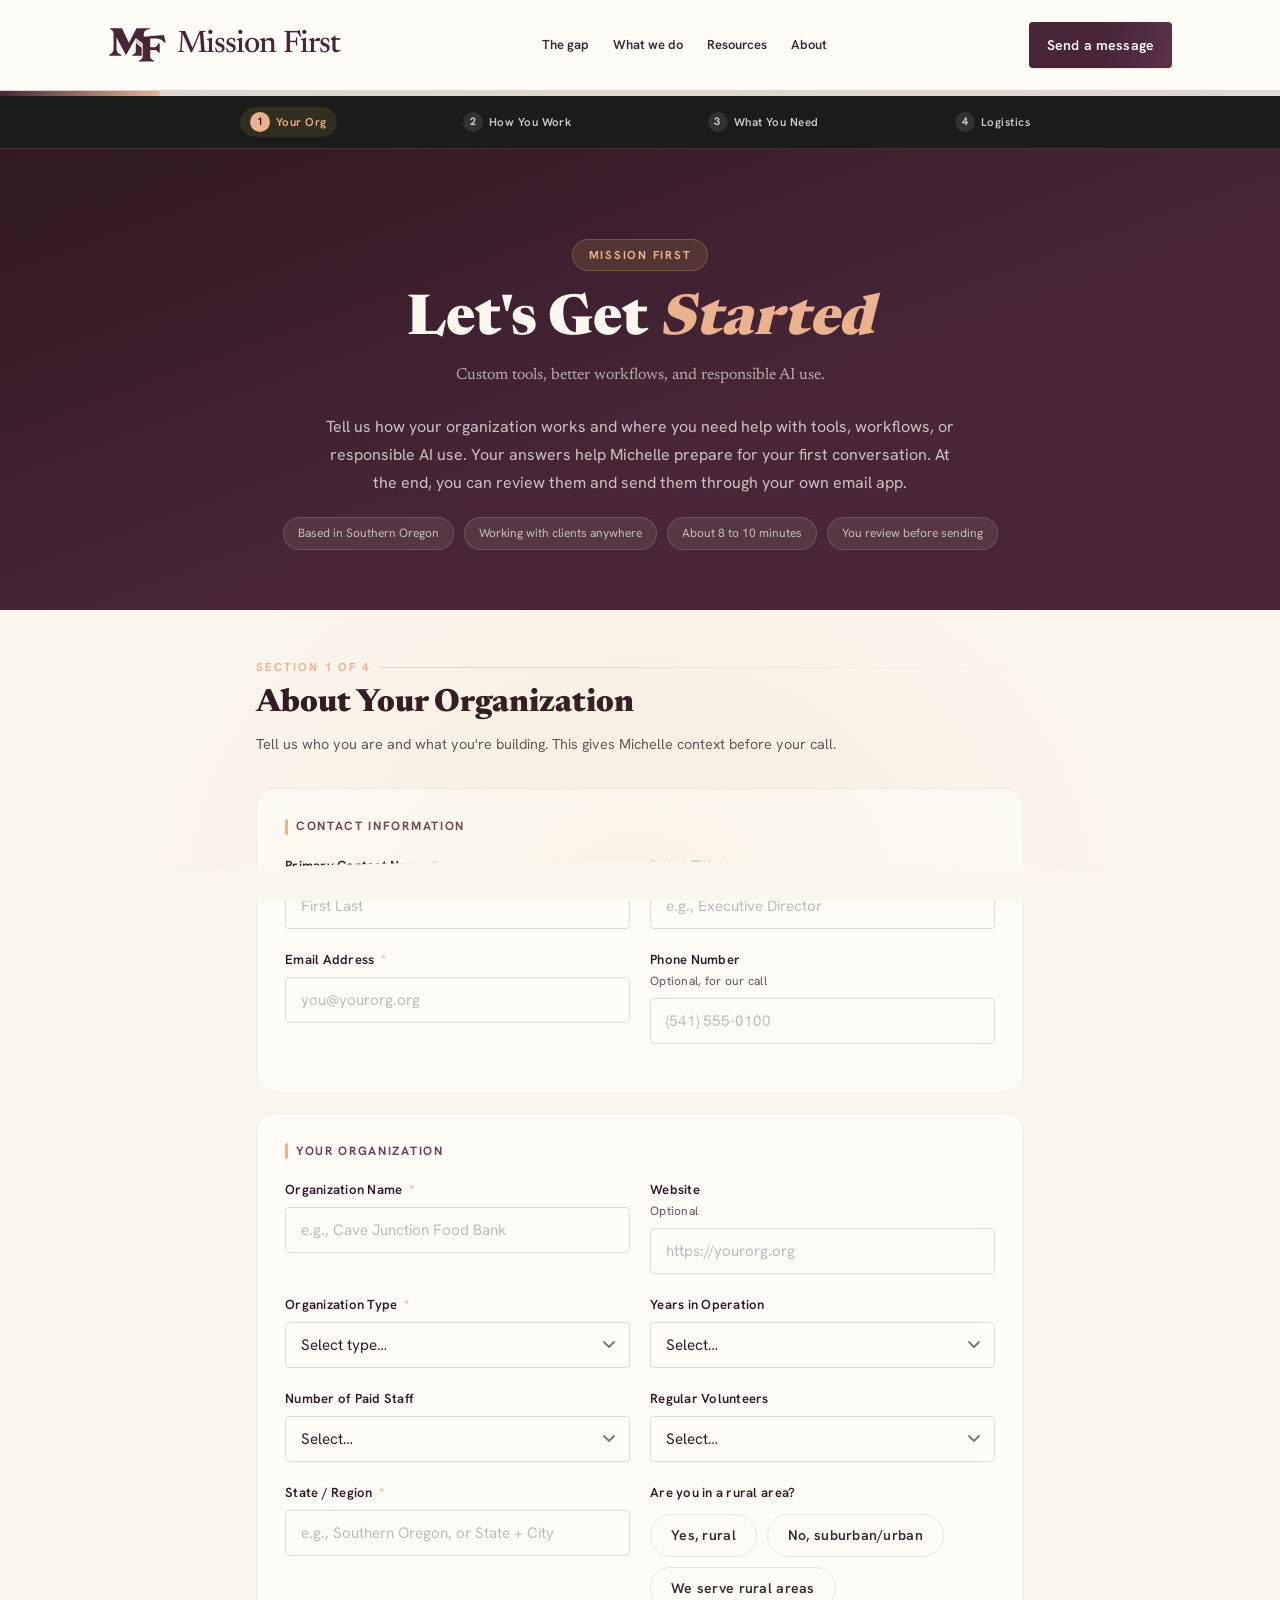
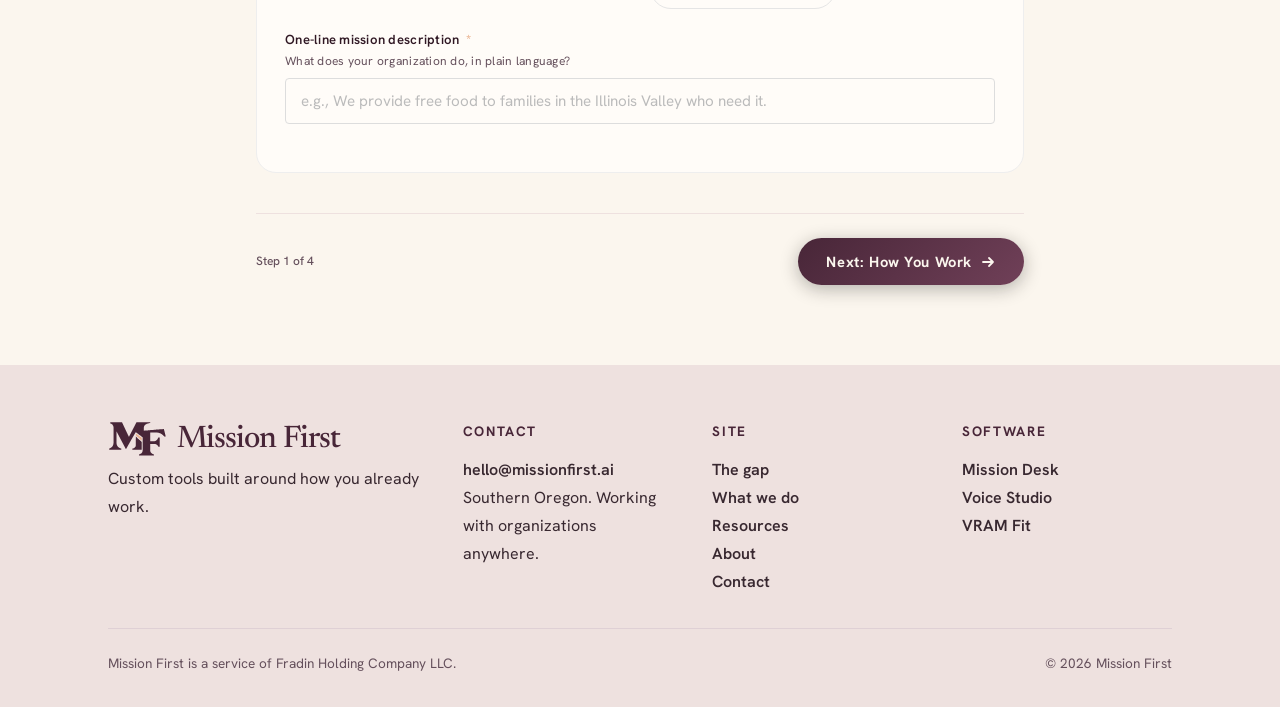
==== intake/index.html @ 22f9c22f "missionfirst.ai site Fresh start for the public site. Content is identical to the live site at commi" ====
<!DOCTYPE html>
<html lang="en">
<head>
<meta charset="UTF-8">
<meta name="robots" content="noindex">
<meta name="viewport" content="width=device-width, initial-scale=1.0">
<title>Let's Get Started · Mission First</title>
<meta name="description" content="Tell Mission First about your tools, workflows, and AI governance needs.">
<link rel="canonical" href="https://www.missionfirst.ai/intake/">
<link rel="icon" type="image/svg+xml" href="data:image/svg+xml,<svg xmlns='http://www.w3.org/2000/svg' viewBox='0 0 100 100'><rect width='100' height='100' rx='18' fill='%231a1a18'/><text y='.9em' font-size='72' x='50%' text-anchor='middle' dominant-baseline='top' fill='%238a6f14'>M</text></svg>">

<style>
@font-face{font-family:'Newsreader';src:url('/fonts/Newsreader.woff2') format('woff2');font-weight:200 800;font-display:swap}@font-face{font-family:'Hanken Grotesk';src:url('/fonts/HankenGrotesk.woff2') format('woff2');font-weight:100 900;font-display:swap}
/* ══════════════════════════════════════════
   VARIABLES & RESET
══════════════════════════════════════════ */
:root {
  --green-deep:  #301824;
  --green:       #482638;
  --green-mid:   #704058;
  --green-light: #EEE1DF;
  --green-pale:  #FBF6EE;
  --gold:        #704058;
  --gold-light:  #EAB28F;
  --gold-pale:   #FBF6EE;
  --gold-border: #DFD0D5;
  --cream:       #FBF6EE;
  --cream-dark:  #EEE1DF;
  --text:        #301824;
  --text-mid:    #382830;
  --text-light:  #65505C;
  --white:       #ffffff;
  --radius:      12px;
  --radius-lg:   20px;
  --shadow:      0 4px 24px rgba(0,0,0,0.08);
  --shadow-lg:   0 12px 48px rgba(0,0,0,0.13);
  --serif:       'Newsreader', Georgia, serif;
  --sans:        'Hanken Grotesk', system-ui, sans-serif;
  --transition:  0.3s cubic-bezier(0.25,0.46,0.45,0.94);
}
*, *::before, *::after { box-sizing: border-box; margin: 0; padding: 0; }
html { scroll-behavior: smooth; }
body {
  font-family: var(--sans);
  background: var(--cream);
  color: var(--text);
  min-height: 100vh;
  line-height: 1.6;
  background-image: radial-gradient(ellipse 80% 50% at 50% -10%, rgba(201,168,48,0.08) 0%, transparent 65%);
}

/* ══════════════════════════════════════════
   PROGRESS BAR
══════════════════════════════════════════ */
#progress-bar-wrap {
  position: fixed;
  top: 0; left: 0; right: 0;
  z-index: 200;
  height: 5px;
  background: rgba(20,20,18,0.12);
}
#progress-bar {
  height: 100%;
  background: linear-gradient(90deg, var(--green), var(--gold));
  width: 0%;
  transition: width 0.5s var(--transition);
  border-radius: 0 3px 3px 0;
}
#progress-steps {
  position: fixed;
  top: 5px; left: 0; right: 0;
  z-index: 199;
  background: rgba(20,20,18,0.97);
  backdrop-filter: blur(10px);
  -webkit-backdrop-filter: blur(10px);
  border-bottom: 1px solid rgba(201,168,76,0.2);
  padding: 0 16px;
}
.steps-inner {
  max-width: 800px;
  margin: 0 auto;
  display: flex;
  align-items: center;
  justify-content: space-between;
  height: 52px;
  gap: 4px;
}
.step-pill {
  display: flex;
  align-items: center;
  gap: 6px;
  padding: 5px 10px;
  border-radius: 20px;
  font-size: 0.72rem;
  font-weight: 600;
  letter-spacing: 0.04em;
  color: rgba(250,247,240,0.8);
  white-space: nowrap;
  transition: color 0.3s, background 0.3s;
}
.step-pill .step-num {
  width: 20px; height: 20px;
  border-radius: 50%;
  background: rgba(250,247,240,0.1);
  display: flex; align-items: center; justify-content: center;
  font-size: 0.68rem;
  font-weight: 700;
  flex-shrink: 0;
  transition: background 0.3s, color 0.3s;
}
.step-pill.active {
  color: var(--gold-light);
  background: rgba(201,168,76,0.12);
}
.step-pill.active .step-num {
  background: var(--gold);
  color: var(--green-deep);
}
.step-pill.done {
  color: rgba(250,247,240,0.6);
}
.step-pill.done .step-num {
  background: var(--green-mid);
  color: var(--cream);
}


@media (max-width: 540px) { .step-pill .step-label { display: none; } .step-pill { padding: 5px 7px; } }

/* ══════════════════════════════════════════
   HEADER
══════════════════════════════════════════ */
.intake-hero {
  background: linear-gradient(160deg, var(--green-deep) 0%, var(--green) 60%, #482638 100%);
  padding: 90px 24px 60px;
  text-align: center;
  position: relative;
  overflow: hidden;
}
header::before {
  content: '';
  position: absolute; inset: 0;
  background: radial-gradient(ellipse 60% 70% at 50% 100%, rgba(201,168,76,0.10) 0%, transparent 70%);
  pointer-events: none;
}
header::after {
  content: '';
  position: absolute;
  bottom: -1px; left: 0; right: 0;
  height: 40px;
  background: var(--cream);
  clip-path: ellipse(55% 100% at 50% 100%);
}
.header-eyebrow {
  display: inline-flex;
  align-items: center;
  gap: 10px;
  background: rgba(201,168,76,0.15);
  border: 1px solid rgba(201,168,76,0.3);
  border-radius: 40px;
  padding: 6px 16px;
  font-size: 0.72rem;
  font-weight: 700;
  letter-spacing: 0.15em;
  text-transform: uppercase;
  color: var(--gold-light);
  margin-bottom: 20px;
}
.intake-hero h1 {
  font-family: var(--serif);
  font-size: clamp(2.2rem, 5vw, 3.5rem);
  font-weight: 900;
  color: var(--cream);
  line-height: 1.1;
  margin-bottom: 10px;
}
.intake-hero h1 span { color: var(--gold-light); font-style: italic; }
.header-sub {
  font-family: var(--serif);
  font-size: 1rem;
  color: rgba(250,247,240,0.65);
  font-style: italic;
  margin-bottom: 24px;
}
.header-intro {
  max-width: 560px;
  margin: 0 auto;
  font-size: 1rem;
  color: rgba(250,247,240,0.75);
  line-height: 1.75;
  position: relative;
  z-index: 1;
}
.header-badges {
  display: flex;
  gap: 10px;
  justify-content: center;
  flex-wrap: wrap;
  margin-top: 20px;
  position: relative;
  z-index: 1;
}
.badge {
  display: flex;
  align-items: center;
  gap: 6px;
  background: rgba(250,247,240,0.08);
  border: 1px solid rgba(250,247,240,0.15);
  border-radius: 40px;
  padding: 6px 14px;
  font-size: 0.75rem;
  color: rgba(250,247,240,0.7);
}

/* ══════════════════════════════════════════
   MAIN FORM CONTAINER
══════════════════════════════════════════ */
main {
  max-width: 800px;
  margin: 0 auto;
  padding: 48px 16px 80px;
}

/* ══════════════════════════════════════════
   FORM SECTIONS
══════════════════════════════════════════ */
.form-section {
  display: none;
  animation: sectionIn 0.45s var(--transition);
}
.form-section.active { display: block; }
@keyframes sectionIn {
  from { opacity: 0; transform: translateY(22px); }
  to   { opacity: 1; transform: translateY(0); }
}

.section-header {
  margin-bottom: 32px;
}
.section-num {
  font-size: 0.72rem;
  font-weight: 700;
  letter-spacing: 0.18em;
  text-transform: uppercase;
  color: var(--gold);
  margin-bottom: 8px;
  display: flex;
  align-items: center;
  gap: 10px;
}
.section-num::after {
  content: '';
  flex: 1;
  height: 1px;
  background: linear-gradient(90deg, var(--gold-border), transparent);
}
.section-title {
  font-family: var(--serif);
  font-size: clamp(1.5rem, 3vw, 2rem);
  font-weight: 900;
  color: var(--green-deep);
  line-height: 1.2;
}
.section-desc {
  margin-top: 10px;
  font-size: 0.9rem;
  color: var(--text-light);
  line-height: 1.65;
}

/* ══════════════════════════════════════════
   FORM FIELDS
══════════════════════════════════════════ */
.field-grid {
  display: grid;
  gap: 20px;
  margin-bottom: 20px;
}
.field-grid.cols-2 { grid-template-columns: 1fr 1fr; }
.field-grid.cols-3 { grid-template-columns: 1fr 1fr 1fr; }

.field {
  display: flex;
  flex-direction: column;
  gap: 7px;
}
.field.full { grid-column: 1 / -1; }
.field.span-2 { grid-column: span 2; }

label {
  font-size: 0.82rem;
  font-weight: 600;
  color: var(--green-deep);
  letter-spacing: 0.02em;
}
label .required {
  color: var(--gold);
  margin-left: 3px;
}
label .hint {
  font-weight: 400;
  color: var(--text-light);
  font-size: 0.75rem;
  display: block;
  margin-top: 2px;
}

input[type="text"],
input[type="email"],
input[type="tel"],
input[type="url"],
input[type="number"],
select,
textarea {
  width: 100%;
  padding: 12px 15px;
  background: var(--white);
  border: 1.5px solid #ddd;
  border-radius: var(--radius);
  font-family: var(--sans);
  font-size: 0.95rem;
  color: var(--text);
  outline: none;
  transition: border-color var(--transition), box-shadow var(--transition), background var(--transition);
  -webkit-appearance: none;
}
input:focus, select:focus, textarea:focus {
  border-color: var(--green-mid);
  box-shadow: 0 0 0 3px rgba(61,122,53,0.12);
  background: #fff;
}
input::placeholder, textarea::placeholder { color: #bbb; }
select { background-image: url("data:image/svg+xml,%3Csvg xmlns='http://www.w3.org/2000/svg' width='12' height='8' viewBox='0 0 12 8'%3E%3Cpath d='M1 1l5 5 5-5' stroke='%23777' stroke-width='1.8' fill='none' stroke-linecap='round' stroke-linejoin='round'/%3E%3C/svg%3E"); background-repeat: no-repeat; background-position: right 14px center; padding-right: 38px; cursor: pointer; }
textarea { resize: vertical; min-height: 90px; line-height: 1.6; }

/* Checkbox & Radio groups */
.check-group {
  display: flex;
  flex-direction: column;
  gap: 8px;
  margin-top: 4px;
}
.check-grid {
  display: grid;
  grid-template-columns: repeat(auto-fill, minmax(200px, 1fr));
  gap: 8px;
  margin-top: 4px;
}

.check-item {
  display: flex;
  align-items: flex-start;
  gap: 10px;
  cursor: pointer;
  padding: 9px 13px;
  border: 1.5px solid #e5e5e5;
  border-radius: 9px;
  background: var(--white);
  transition: border-color var(--transition), background var(--transition);
  user-select: none;
  -webkit-tap-highlight-color: transparent;
}
.check-item:hover { border-color: var(--green-mid); background: var(--green-pale); }
.check-item input[type="checkbox"],
.check-item input[type="radio"] {
  width: 17px; height: 17px;
  flex-shrink: 0;
  margin-top: 1px;
  cursor: pointer;
  accent-color: var(--green-mid);
  padding: 0;
  border: none;
  border-radius: 4px;
  background: none;
  box-shadow: none;
}
.check-item input:focus { box-shadow: none; border-color: transparent; }
.check-item.checked {
  border-color: var(--green-mid);
  background: var(--green-pale);
}
.check-label { font-size: 0.88rem; color: var(--text-mid); line-height: 1.4; }

/* "Other" write-in */
.other-input-wrap {
  margin-top: 8px;
  display: none;
}
.other-input-wrap.visible { display: block; }
.other-input-wrap input {
  font-size: 0.88rem;
  padding: 9px 12px;
}

/* Radio pills for yes/no */
.radio-pill-group {
  display: flex;
  gap: 10px;
  flex-wrap: wrap;
  margin-top: 4px;
}
.radio-pill {
  position: relative;
}
.radio-pill input {
  position: absolute;
  opacity: 0;
  width: 0; height: 0;
}
.radio-pill label {
  display: flex;
  align-items: center;
  gap: 6px;
  padding: 9px 20px;
  background: var(--white);
  border: 1.5px solid #e5e5e5;
  border-radius: 40px;
  font-size: 0.88rem;
  font-weight: 600;
  color: var(--text-mid);
  cursor: pointer;
  transition: all var(--transition);
  letter-spacing: 0.02em;
}
.radio-pill input:checked + label {
  border-color: var(--green-mid);
  background: var(--green-light);
  color: var(--green-deep);
}

/* ══════════════════════════════════════════
   FIELD CARDS (grouped highlight boxes)
══════════════════════════════════════════ */
.field-card {
  background: var(--white);
  border: 1px solid #eeeeee;
  border-radius: var(--radius-lg);
  padding: 28px;
  margin-bottom: 20px;
  box-shadow: var(--shadow);
}
.field-card-title {
  font-size: 0.75rem;
  font-weight: 700;
  letter-spacing: 0.14em;
  text-transform: uppercase;
  color: var(--green-mid);
  margin-bottom: 18px;
  display: flex;
  align-items: center;
  gap: 8px;
}
.field-card-title::before {
  content: '';
  display: block;
  width: 3px; height: 16px;
  background: var(--gold);
  border-radius: 2px;
}

/* ══════════════════════════════════════════
   CHARACTER COUNTER
══════════════════════════════════════════ */
.char-count {
  font-size: 0.72rem;
  color: var(--text-light);
  text-align: right;
  margin-top: 4px;
}

/* ══════════════════════════════════════════
   NAV BUTTONS
══════════════════════════════════════════ */
.form-nav {
  display: flex;
  justify-content: space-between;
  align-items: center;
  margin-top: 40px;
  padding-top: 24px;
  border-top: 1px solid var(--cream-dark);
  gap: 12px;
}
.btn-next, .btn-prev, .btn-submit {
  display: inline-flex;
  align-items: center;
  gap: 8px;
  padding: 14px 28px;
  border-radius: 50px;
  border: none;
  font-family: var(--sans);
  font-size: 0.92rem;
  font-weight: 700;
  letter-spacing: 0.04em;
  cursor: pointer;
  transition: transform 0.18s, box-shadow 0.18s, background 0.18s;
  -webkit-tap-highlight-color: transparent;
}
.btn-next, .btn-submit {
  background: linear-gradient(135deg, var(--green), var(--green-mid));
  color: var(--cream);
  box-shadow: 0 4px 18px rgba(20,20,18,0.3);
  margin-left: auto;
}
.btn-next:hover, .btn-submit:hover {
  transform: translateY(-2px);
  box-shadow: 0 7px 26px rgba(20,20,18,0.42);
}
.btn-next:active, .btn-submit:active { transform: translateY(0); }
.btn-prev {
  background: var(--white);
  color: var(--text-mid);
  border: 1.5px solid #ddd;
}
.btn-prev:hover { border-color: var(--green-mid); color: var(--green-deep); transform: translateY(-1px); }
.btn-submit {
  background: linear-gradient(135deg, var(--green-deep), var(--green));
  padding: 16px 36px;
  font-size: 1rem;
  box-shadow: 0 6px 24px rgba(20,20,18,0.38);
}
.btn-submit:hover { box-shadow: 0 10px 34px rgba(20,20,18,0.5); }

/* Section progress text */
.section-progress {
  font-size: 0.75rem;
  color: var(--text-light);
  font-weight: 500;
}

/* ══════════════════════════════════════════
   VALIDATION
══════════════════════════════════════════ */
.field.error input,
.field.error select,
.field.error textarea {
  border-color: #e74c3c;
  box-shadow: 0 0 0 3px rgba(231,76,60,0.10);
}
.error-msg {
  font-size: 0.75rem;
  color: #e74c3c;
  margin-top: 4px;
  display: none;
}
.field.error .error-msg { display: block; }

/* ══════════════════════════════════════════
   THANK YOU PAGE
══════════════════════════════════════════ */
#thank-you {
  display: none;
  text-align: center;
  padding: 80px 24px;
  animation: sectionIn 0.6s var(--transition);
}
#thank-you .ty-icon {
  width: 80px; height: 80px;
  background: var(--green-light);
  border-radius: 50%;
  display: flex; align-items: center; justify-content: center;
  font-size: 2.2rem;
  margin: 0 auto 28px;
  box-shadow: 0 0 0 12px rgba(20,20,18,0.07);
}
#thank-you h2 {
  font-family: var(--serif);
  font-size: clamp(1.8rem, 4vw, 2.6rem);
  font-weight: 900;
  color: var(--green-deep);
  margin-bottom: 12px;
  line-height: 1.2;
}
#thank-you h2 span { color: var(--gold); }
#thank-you .ty-sub {
  font-size: 1.05rem;
  color: var(--text-mid);
  max-width: 500px;
  margin: 0 auto 40px;
  line-height: 1.75;
}
.ty-steps {
  display: flex;
  flex-direction: column;
  gap: 16px;
  max-width: 520px;
  margin: 0 auto 48px;
  text-align: left;
}
.ty-step {
  display: flex;
  gap: 16px;
  align-items: flex-start;
  background: var(--white);
  border: 1px solid var(--cream-dark);
  border-radius: var(--radius);
  padding: 18px 20px;
  box-shadow: var(--shadow);
}
.ty-step-num {
  width: 32px; height: 32px;
  background: var(--green-deep);
  color: var(--gold-light);
  border-radius: 50%;
  display: flex; align-items: center; justify-content: center;
  font-weight: 800;
  font-size: 0.85rem;
  flex-shrink: 0;
}
.ty-step-body {}
.ty-step-title {
  font-weight: 700;
  color: var(--green-deep);
  font-size: 0.92rem;
  margin-bottom: 3px;
}
.ty-step-desc {
  font-size: 0.85rem;
  color: var(--text-mid);
  line-height: 1.55;
}
.ty-tagline {
  font-family: var(--serif);
  font-size: 1.1rem;
  font-style: italic;
  color: var(--text-light);
  margin-top: 8px;
}
.ty-contact {
  font-size: 0.85rem;
  color: var(--text-light);
  margin-top: 20px;
}
.ty-contact a { color: var(--green-mid); font-weight: 600; }

/* ══════════════════════════════════════════
   FOOTER
══════════════════════════════════════════ */
.old-intake-footer {
  background: var(--green-deep);
  padding: 28px 24px;
  text-align: center;
  border-top: 3px solid var(--gold);
}
.old-intake-footer p {
  font-size: 0.8rem;
  color: rgba(250,247,240,0.45);
}
.old-intake-footer p + p { margin-top: 4px; }
.old-intake-footer a { color: var(--gold-light); }

/* ══════════════════════════════════════════
   LOADING SPINNER (submit state)
══════════════════════════════════════════ */
.spinner {
  width: 18px; height: 18px;
  border: 2px solid rgba(250,247,240,0.3);
  border-top-color: var(--cream);
  border-radius: 50%;
  animation: spin 0.7s linear infinite;
  display: none;
}
.btn-submit.loading .spinner { display: block; }
.btn-submit.loading .btn-text { display: none; }
@keyframes spin { to { transform: rotate(360deg); } }

/* ══════════════════════════════════════════
   RESPONSIVE
══════════════════════════════════════════ */
@media (max-width: 640px) {
  .field-grid.cols-2 { grid-template-columns: 1fr; }
  .field-grid.cols-3 { grid-template-columns: 1fr; }
  .field.span-2 { grid-column: 1; }
  .check-grid { grid-template-columns: 1fr; }
  .form-nav { flex-wrap: wrap; }
  .btn-next, .btn-submit { width: 100%; justify-content: center; }
  .btn-prev { width: 100%; justify-content: center; }
  .section-progress { width: 100%; text-align: center; order: -1; }
}
@media (max-width: 480px) {
  main { padding: 32px 12px 60px; }
  .field-card { padding: 20px 16px; }
  .intake-hero { padding: 80px 16px 50px; }
}

/* ══════════════════════════════════════════
   MISSION FIRST WORDMARK
══════════════════════════════════════════ */
.mf-wordmark{font-family:'Hanken Grotesk',system-ui,sans-serif;font-weight:300;letter-spacing:.12em;color:#301824;}
.mf-wordmark b{font-weight:700;letter-spacing:.05em;}
.mf-wordmark i{font-style:normal;color:#704058;}
.old-intake-footer .mf-wordmark{color:#e8e7e0;}
.old-intake-footer .mf-wordmark i{color:#EAB28F;}

.header-intro { max-width: 640px; }
.header-sub { font-style: normal; }
.old-intake-footer .mf-wordmark { font-family: var(--serif); font-size: 1.8rem; font-weight: 500; letter-spacing: -.03em; color: var(--cream); }
#answer-summary { margin-top: .6rem; text-align: left; min-height: 20rem; }
.review-guidance { margin: 1.25rem 0; text-align: left; }
.review-actions { display: flex; flex-wrap: wrap; gap: 12px; margin: 1.5rem 0; }
.review-actions .btn-next { margin-left: 0; text-decoration: none; }
#review-status { min-height: 1.6em; text-align: left; }
#thank-you { padding: 30px 0; }
#thank-you .ty-sub { max-width: 62ch; }
#thank-you a { overflow-wrap: anywhere; }
#thank-you a:not(.btn-next) { color: var(--green-mid); }
:focus-visible { outline: 3px solid #704058; outline-offset: 4px; }
.radio-pill input:focus-visible + label { outline: 3px solid #704058; outline-offset: 3px; }
.old-intake-footer a { display: inline-block; min-height: 44px; padding: 8px 0; }
@media (max-width: 540px) { .review-actions > * { width: 100%; justify-content: center; } }
@media (prefers-reduced-motion: reduce) { html { scroll-behavior: auto; } *, *::before, *::after { animation: none !important; transition: none !important; } }

:root {
  --brand:        #482638;   /* primary aubergine */
  --brand-deep:   #301824;   /* deeper aubergine, hover */
  --surface-tint: #EEE1DF;   /* pale rose surface */
  --accent:       #EAB28F;   /* apricot */
  --accent-deep:  #704058;   /* accent as text on light grounds */
  --plum:         #6B3A55;   /* warm plum, gradient midpoint */
  --grad:         linear-gradient(100deg, var(--brand) 0%, var(--brand) 40%, var(--plum) 72%, var(--accent) 100%);
  --grad-soft:    linear-gradient(100deg, var(--brand) 0%, var(--plum) 100%);
  --glow:         rgba(234, 178, 143, 0.38);
  --paper:        #FBF6EE;   /* ivory */
  --white:        #FFFCF8;   /* warm white */
  --ink:          #382830;
  --ink-soft:     #65505C;
  --line:         #DFD0D5;
  --black:        #301824;
  --display:      'Newsreader', Georgia, serif;
  --sans:         'Hanken Grotesk', system-ui, -apple-system, sans-serif;
  --radius:       4px;
  --shadow:       none;
  --pad-x:        clamp(1.25rem, 5vw, 3rem);
  --container:    1160px;
  --ease:         180ms ease-out;
  /* aliases for rules written against the September 23 kit */
  --green:        var(--brand);
  --green-deep:   var(--brand-deep);
  --green-tint:   var(--surface-tint);
  --gold:         var(--accent);
  --gold-deep:    var(--accent-deep);
  --cream:        var(--paper);
}

/* Site .intake-hero and footer chrome, scoped to .mf-chrome so the questionnaire styles are untouched */
.mf-chrome { font-family: var(--sans); color: var(--ink); }
.mf-chrome .container { width: 100%; max-width: var(--container); margin: 0 auto; padding-left: var(--pad-x); padding-right: var(--pad-x); }
.mf-chrome a { color: inherit; text-decoration: none; }
header.mf-chrome { position: static; background: var(--white); border-bottom: 1px solid var(--line); }
.mf-chrome .header-row { display: flex; align-items: center; justify-content: space-between; min-height: 90px; gap: 1rem; }
.mf-chrome .wordmark { font-family: var(--display); font-weight: 500; font-size: 31px; line-height: 1; letter-spacing: -0.035em; word-spacing: 0.05em; color: var(--brand); text-transform: none; display: inline-flex; align-items: center; }
.mf-chrome .lockup { display: inline-flex; align-items: center; gap: 0.6rem; }
.mf-chrome .mf-mark { height: 1.15em; width: auto; flex: none; --mf-logo-bg: var(--white); --mf-logo-accent: var(--accent); }
.mf-chrome .nav { display: none; align-items: center; gap: 0; }
.mf-chrome .nav a { position: relative; isolation: isolate; font-weight: 600; font-size: 13px; color: var(--ink); padding: 12px; border-radius: 2px; transition: color var(--ease); }
.mf-chrome .nav a::before { content: ''; position: absolute; inset: 0; z-index: -1; border-radius: 2px; background: var(--grad-soft); opacity: 0; transform: scaleY(0.6); transition: opacity 220ms ease-out, transform 220ms ease-out; }
.mf-chrome .nav a:hover, .mf-chrome .nav a:focus-visible { color: var(--white); }
.mf-chrome .nav a:hover::before, .mf-chrome .nav a:focus-visible::before { opacity: 1; transform: scaleY(1); }
.mf-chrome .menu-toggle { display: none; }
.mf-chrome .btn { display: inline-flex; align-items: center; justify-content: center; gap: 0.5rem; font-family: var(--sans); font-weight: 600; font-size: 14px; letter-spacing: 0.01em; color: var(--white); border: 2px solid transparent; border-radius: var(--radius); min-height: 44px; padding: 10px 16px; background-color: var(--brand); background-image: var(--grad); background-size: 260% 100%; background-position: 30% 0%; box-shadow: 0 1px 2px rgba(48, 24, 36, 0.12); transition: background-position 360ms ease-out, box-shadow 320ms ease-out; }
.mf-chrome .btn:hover, .mf-chrome .btn:focus-visible { background-position: 82% 0%; color: var(--white); box-shadow: 0 6px 20px var(--glow), 0 1px 2px rgba(48, 24, 36, 0.12); }
footer.mf-chrome { background: var(--surface-tint); border-top: 0; padding: 3.5rem 0 2rem; color: var(--ink); text-align: left; }
.mf-chrome .footer-grid { display: grid; grid-template-columns: 1fr; gap: 2rem; padding-bottom: 2rem; border-bottom: 1px solid var(--line); }
.mf-chrome .footer-grid h4 { font-family: var(--sans); font-weight: 700; font-size: 0.85rem; letter-spacing: 0.12em; text-transform: uppercase; color: var(--brand); margin: 0 0 0.8rem; }
.mf-chrome .footer-grid p { margin: 0; font-size: 1rem; line-height: 1.75; max-width: none; color: var(--ink); }
.mf-chrome .footer-grid a { font-weight: 600; padding: 0.15rem 0.45rem; margin-left: -0.45rem; border-radius: 2px; color: var(--ink); transition: color var(--ease), background-color var(--ease); }
.mf-chrome .footer-grid a:hover, .mf-chrome .footer-grid a:focus-visible { background-image: var(--grad-soft); color: var(--white); }
.mf-chrome .footer-tag { margin-top: 1rem; max-width: 36ch; color: var(--ink-soft); }
.mf-chrome .footer-legal { display: grid; gap: 0.5rem; padding-top: 1.5rem; font-size: 0.85rem; color: var(--ink-soft); }
.mf-chrome :focus-visible { outline: 3px solid var(--brand); outline-offset: 4px; }
@media (min-width: 900px) { .mf-chrome .nav { display: flex; } }
@media (min-width: 720px) { .mf-chrome .footer-grid { grid-template-columns: 1.5fr 1fr 1fr 1fr; gap: 2.5rem; } .mf-chrome .footer-legal { grid-template-columns: 1fr auto; } }
@media (max-width: 899px) {
  .mf-chrome .menu-toggle { display: block; min-height: 44px; padding: 8px 12px; background: var(--white); color: var(--brand); border: 1px solid var(--line); border-radius: var(--radius); font: 600 14px var(--sans); cursor: pointer; }
  .mf-chrome .header-row { position: relative; min-height: 76px; flex-wrap: wrap; padding-top: 12px; padding-bottom: 12px; }
  .mf-chrome .nav.is-open { display: flex; flex-direction: column; width: 100%; align-items: stretch; }
  .mf-chrome .nav.is-open a { min-height: 44px; padding: 12px 0; }
  .mf-chrome .header-row > .btn { display: none; }
}
@media (max-width: 600px) { .mf-chrome .header-row { padding-left: 20px; padding-right: 20px; } .mf-chrome .wordmark { font-size: 29px; } .mf-chrome .footer-grid { grid-template-columns: 1fr; } .mf-chrome .footer-grid a { display: inline-block; min-height: 44px; padding-top: 10px; padding-bottom: 10px; } }

/* progress elements: sticky in flow below the site header instead of fixed over it */
body { padding-top: 0 !important; }
#progress-bar-wrap { position: sticky !important; top: 0; z-index: 40; }
#progress-steps { position: sticky !important; top: 5px; z-index: 40; }
</style>
</head>
<body>
<header class="mf-chrome site-head">
  <div class="container header-row">
    <a href="/" class="wordmark" aria-label="Mission First home"><span class="lockup"><svg class="mf-mark" viewBox="0 0 615 372" aria-hidden="true" focusable="false">
<path fill="currentColor" fill-rule="evenodd" d="M290.2,163.0 L290.0,163.5 L291.0,164.5 L291.0,170.5 L290.0,171.2 L290.0,173.5 L291.0,174.2 L291.0,181.5 L290.0,182.2 L290.0,258.5 L289.0,259.2 L289.0,262.5 L288.0,263.2 L288.0,265.5 L287.0,266.2 L287.0,267.5 L286.0,268.2 L286.0,269.5 L284.0,271.2 L284.0,272.5 L276.5,280.0 L275.2,280.0 L273.5,282.0 L272.2,282.0 L271.5,283.0 L270.2,283.0 L269.5,284.0 L268.2,284.0 L267.5,285.0 L265.2,285.0 L264.5,286.0 L262.2,286.0 L261.5,287.0 L259.2,287.0 L258.5,288.0 L255.2,288.0 L254.0,289.2 L254.0,299.5 L254.2,299.8 L351.5,299.8 L351.8,299.5 L351.8,219.2 L342.5,210.0 L341.2,210.0 L330.5,199.0 L329.2,199.0 L314.5,184.0 L313.2,184.0 L299.5,170.0 L298.2,170.0 L291.5,163.0 Z M583.8,85.2 L582.5,84.0 L572.2,84.0 L571.5,85.0 L560.2,85.0 L559.5,86.0 L547.2,86.0 L546.5,87.0 L535.2,87.0 L534.5,88.0 L523.2,88.0 L522.5,89.0 L511.2,89.0 L510.5,90.0 L500.2,90.0 L499.5,91.0 L488.2,91.0 L487.5,92.0 L476.2,92.0 L475.5,93.0 L466.2,93.0 L465.5,94.0 L453.2,94.0 L452.5,95.0 L441.2,95.0 L440.5,96.0 L429.2,96.0 L428.5,97.0 L417.2,97.0 L416.5,98.0 L405.2,98.0 L404.5,99.0 L392.2,99.0 L391.5,100.0 L379.2,100.0 L378.5,101.0 L374.2,101.0 L373.8,100.5 L373.8,67.2 L374.8,66.5 L374.8,61.2 L375.8,60.5 L375.8,58.2 L376.8,57.5 L376.8,55.2 L377.8,54.5 L377.8,53.2 L378.8,52.5 L378.8,51.2 L379.8,50.5 L379.8,49.2 L382.8,46.5 L382.8,45.2 L389.2,38.8 L390.5,38.8 L392.2,36.8 L393.5,36.8 L396.2,33.8 L397.5,33.8 L398.2,32.8 L399.5,32.8 L400.2,31.8 L401.5,31.8 L402.2,30.8 L403.5,30.8 L404.2,29.8 L406.5,29.8 L407.2,28.8 L408.5,28.8 L409.2,27.8 L411.5,27.8 L412.2,26.8 L413.5,26.8 L414.2,25.8 L417.5,25.8 L418.2,24.8 L421.5,24.8 L422.2,23.8 L425.5,23.8 L426.2,22.8 L430.5,22.8 L431.2,21.8 L438.5,21.8 L439.2,20.8 L440.5,20.8 L440.8,20.5 L440.8,14.2 L439.8,13.5 L439.8,12.2 L439.5,12.0 L298.2,12.0 L297.0,13.2 L297.0,14.5 L295.0,16.2 L295.0,17.5 L294.0,18.2 L294.0,19.5 L293.0,20.2 L293.0,21.5 L292.0,22.2 L292.0,23.5 L291.0,24.2 L291.0,25.5 L290.0,26.2 L290.0,27.5 L289.0,28.2 L289.0,29.5 L288.0,30.2 L288.0,31.5 L287.0,32.2 L287.0,33.5 L286.0,34.2 L286.0,35.5 L285.0,36.2 L285.0,37.5 L284.0,38.2 L284.0,39.5 L283.0,40.2 L283.0,41.5 L282.0,42.2 L282.0,43.5 L281.0,44.2 L281.0,45.5 L280.0,46.2 L280.0,47.5 L279.0,48.2 L279.0,49.5 L278.0,50.2 L278.0,51.5 L277.0,52.2 L277.0,53.5 L276.0,54.2 L276.0,55.5 L275.0,56.2 L275.0,57.5 L274.0,58.2 L274.0,59.5 L272.0,61.2 L272.0,62.5 L271.0,63.2 L271.0,64.5 L270.0,65.2 L270.0,66.5 L269.0,67.2 L269.0,68.5 L268.0,69.2 L268.0,70.5 L267.0,71.2 L267.0,72.5 L266.0,73.2 L266.0,74.5 L265.0,75.2 L265.0,76.5 L264.0,77.2 L264.0,78.5 L262.0,80.2 L262.0,81.5 L261.0,82.2 L261.0,83.5 L260.0,84.2 L260.0,85.5 L259.0,86.2 L259.0,87.5 L258.0,88.2 L258.0,89.5 L257.0,90.2 L257.0,91.5 L256.0,92.2 L256.0,93.5 L255.0,94.2 L255.0,95.5 L254.0,96.2 L254.0,97.5 L253.0,98.2 L253.0,99.5 L252.0,100.2 L252.0,101.5 L251.0,102.2 L251.0,103.5 L250.0,104.2 L250.0,105.5 L249.0,106.2 L249.0,107.5 L247.0,109.2 L247.0,110.5 L246.0,111.2 L246.0,112.5 L245.0,113.2 L245.0,114.5 L244.0,115.2 L244.0,116.5 L243.0,117.2 L243.0,118.5 L242.0,119.2 L242.0,120.5 L241.0,121.2 L241.0,122.5 L240.0,123.2 L240.0,124.5 L239.0,125.2 L239.0,126.5 L238.0,127.2 L238.0,128.5 L237.0,129.2 L237.0,130.5 L236.0,131.2 L236.0,132.5 L235.0,133.2 L235.0,134.5 L234.0,135.2 L234.0,136.5 L233.0,137.2 L233.0,138.5 L231.0,140.2 L231.0,141.5 L230.0,142.2 L230.0,143.5 L229.0,144.2 L229.0,145.5 L228.0,146.2 L228.0,147.5 L227.0,148.2 L227.0,149.5 L226.0,150.2 L226.0,151.5 L225.0,152.2 L225.0,153.5 L224.0,154.2 L224.0,155.5 L223.0,156.2 L223.0,157.5 L222.0,158.2 L222.0,159.5 L221.0,160.2 L221.0,161.5 L220.0,162.2 L220.0,163.5 L218.2,165.0 L217.8,164.5 L217.8,163.2 L216.8,162.5 L216.8,161.2 L215.8,160.5 L215.8,159.2 L214.8,158.5 L214.8,157.2 L213.8,156.5 L213.8,155.2 L212.8,154.5 L212.8,153.2 L211.8,152.5 L211.8,151.2 L210.8,150.5 L210.8,149.2 L209.8,148.5 L209.8,147.2 L208.8,146.5 L208.8,145.2 L207.8,144.5 L207.8,143.2 L206.8,142.5 L206.8,141.2 L205.8,140.5 L205.8,139.2 L204.8,138.5 L204.8,137.2 L203.8,136.5 L203.8,134.2 L202.8,133.5 L202.8,132.2 L201.8,131.5 L201.8,130.2 L200.8,129.5 L200.8,128.2 L199.8,127.5 L199.8,126.2 L198.8,125.5 L198.8,124.2 L197.8,123.5 L197.8,122.2 L196.8,121.5 L196.8,120.2 L195.8,119.5 L195.8,118.2 L194.8,117.5 L194.8,115.2 L193.8,114.5 L193.8,113.2 L192.8,112.5 L192.8,111.2 L191.8,110.5 L191.8,109.2 L190.8,108.5 L190.8,107.2 L189.8,106.5 L189.8,105.2 L188.8,104.5 L188.8,103.2 L187.8,102.5 L187.8,101.2 L186.8,100.5 L186.8,98.2 L185.8,97.5 L185.8,96.2 L184.8,95.5 L184.8,94.2 L183.8,93.5 L183.8,92.2 L182.8,91.5 L182.8,90.2 L181.8,89.5 L181.8,88.2 L180.8,87.5 L180.8,86.2 L179.8,85.5 L179.8,84.2 L178.8,83.5 L178.8,81.2 L177.8,80.5 L177.8,79.2 L176.8,78.5 L176.8,77.2 L175.8,76.5 L175.8,75.2 L174.8,74.5 L174.8,73.2 L173.8,72.5 L173.8,71.2 L172.8,70.5 L172.8,69.2 L171.8,68.5 L171.8,67.2 L170.8,66.5 L170.8,64.2 L169.8,63.5 L169.8,62.2 L168.8,61.5 L168.8,60.2 L167.8,59.5 L167.8,58.2 L166.8,57.5 L166.8,56.2 L165.8,55.5 L165.8,54.2 L164.8,53.5 L164.8,52.2 L163.8,51.5 L163.8,50.2 L162.8,49.5 L162.8,48.2 L161.8,47.5 L161.8,45.2 L160.8,44.5 L160.8,43.2 L159.8,42.5 L159.8,41.2 L158.8,40.5 L158.8,39.2 L157.8,38.5 L157.8,37.2 L156.8,36.5 L156.8,35.2 L155.8,34.5 L155.8,33.2 L154.8,32.5 L154.8,31.2 L153.8,30.5 L153.8,29.2 L152.8,28.5 L152.8,26.2 L151.8,25.5 L151.8,24.2 L150.8,23.5 L150.8,22.2 L149.8,21.5 L149.8,20.2 L148.8,19.5 L148.8,18.2 L147.8,17.5 L147.8,15.2 L146.5,14.0 L24.2,14.0 L24.0,14.2 L24.0,18.5 L23.0,19.2 L23.0,24.5 L24.5,24.8 L25.2,25.8 L27.5,25.8 L28.2,26.8 L29.5,26.8 L30.2,27.8 L31.5,27.8 L32.2,28.8 L33.5,28.8 L34.2,29.8 L35.5,29.8 L37.2,31.8 L38.5,31.8 L41.2,34.8 L42.5,34.8 L48.0,40.2 L48.0,41.5 L50.0,43.2 L50.0,44.5 L52.0,46.2 L52.0,47.5 L53.0,48.2 L53.0,49.5 L54.0,50.2 L54.0,51.5 L55.0,52.2 L55.0,54.5 L56.0,55.2 L56.0,58.5 L57.0,59.2 L57.0,65.5 L58.0,66.2 L58.0,228.5 L57.0,229.2 L57.0,238.5 L56.0,239.2 L56.0,243.5 L55.0,244.2 L55.0,246.5 L54.0,247.2 L54.0,249.5 L53.0,250.2 L53.0,252.5 L52.0,253.2 L52.0,254.5 L51.0,255.2 L51.0,257.5 L50.0,258.2 L50.0,259.5 L48.0,261.2 L48.0,262.5 L45.0,265.2 L45.0,266.5 L36.5,275.0 L35.2,275.0 L32.5,278.0 L31.2,278.0 L29.5,280.0 L28.2,280.0 L26.5,282.0 L25.2,282.0 L24.5,283.0 L23.2,283.0 L22.5,284.0 L21.2,284.0 L20.5,285.0 L19.2,285.0 L18.5,286.0 L17.2,286.0 L16.5,287.0 L14.2,287.0 L13.5,288.0 L12.0,288.2 L12.0,294.5 L13.0,295.2 L13.0,299.5 L13.2,299.8 L137.5,299.8 L138.8,298.5 L138.8,289.2 L137.5,288.0 L136.2,288.0 L135.5,287.0 L133.2,287.0 L132.5,286.0 L131.2,286.0 L130.5,285.0 L128.2,285.0 L127.5,284.0 L126.2,284.0 L125.5,283.0 L124.2,283.0 L123.5,282.0 L122.2,282.0 L121.5,281.0 L120.2,281.0 L119.5,280.0 L118.2,280.0 L117.5,279.0 L116.2,279.0 L114.5,277.0 L113.2,277.0 L110.5,274.0 L109.2,274.0 L99.8,264.5 L99.8,263.2 L97.8,261.5 L97.8,260.2 L96.8,259.5 L96.8,258.2 L95.8,257.5 L95.8,256.2 L94.8,255.5 L94.8,254.2 L93.8,253.5 L93.8,252.2 L92.8,251.5 L92.8,249.2 L91.8,248.5 L91.8,246.2 L90.8,245.5 L90.8,241.2 L89.8,240.5 L89.8,234.2 L88.8,233.5 L88.8,110.2 L89.2,109.8 L91.0,111.2 L91.0,112.5 L92.0,113.2 L92.0,114.5 L93.0,115.2 L93.0,116.5 L94.0,117.2 L94.0,118.5 L95.0,119.2 L95.0,120.5 L96.0,121.2 L96.0,122.5 L97.0,123.2 L97.0,124.5 L98.0,125.2 L98.0,126.5 L99.0,127.2 L99.0,128.5 L100.0,129.2 L100.0,130.5 L101.0,131.2 L101.0,132.5 L103.0,134.2 L103.0,135.5 L104.0,136.2 L104.0,137.5 L105.0,138.2 L105.0,139.5 L106.0,140.2 L106.0,141.5 L107.0,142.2 L107.0,143.5 L108.0,144.2 L108.0,145.5 L109.0,146.2 L109.0,147.5 L110.0,148.2 L110.0,149.5 L112.0,151.2 L112.0,152.5 L113.0,153.2 L113.0,154.5 L114.0,155.2 L114.0,156.5 L115.0,157.2 L115.0,158.5 L116.0,159.2 L116.0,160.5 L117.0,161.2 L117.0,162.5 L118.0,163.2 L118.0,164.5 L119.0,165.2 L119.0,166.5 L121.0,168.2 L121.0,169.5 L122.0,170.2 L122.0,171.5 L123.0,172.2 L123.0,173.5 L124.0,174.2 L124.0,175.5 L125.0,176.2 L125.0,177.5 L126.0,178.2 L126.0,179.5 L127.0,180.2 L127.0,181.5 L128.0,182.2 L128.0,183.5 L129.0,184.2 L129.0,185.5 L130.0,186.2 L130.0,187.5 L132.0,189.2 L132.0,190.5 L133.0,191.2 L133.0,192.5 L134.0,193.2 L134.0,194.5 L135.0,195.2 L135.0,196.5 L136.0,197.2 L136.0,198.5 L137.0,199.2 L137.0,200.5 L138.0,201.2 L138.0,202.5 L139.0,203.2 L139.0,204.5 L141.0,206.2 L141.0,207.5 L142.0,208.2 L142.0,209.5 L143.0,210.2 L143.0,211.5 L144.0,212.2 L144.0,213.5 L145.0,214.2 L145.0,215.5 L146.0,216.2 L146.0,217.5 L147.0,218.2 L147.0,219.5 L148.0,220.2 L148.0,221.5 L150.0,223.2 L150.0,224.5 L151.0,225.2 L151.0,226.5 L152.0,227.2 L152.0,228.5 L153.0,229.2 L153.0,230.5 L154.0,231.2 L154.0,232.5 L155.0,233.2 L155.0,234.5 L156.0,235.2 L156.0,236.5 L157.0,237.2 L157.0,238.5 L159.0,240.2 L159.0,241.5 L160.0,242.2 L160.0,243.5 L161.0,244.2 L161.0,245.5 L162.0,246.2 L162.0,247.5 L163.0,248.2 L163.0,249.5 L164.0,250.2 L164.0,251.5 L165.0,252.2 L165.0,253.5 L166.0,254.2 L166.0,255.5 L167.0,256.2 L167.0,257.5 L168.0,258.2 L168.0,259.5 L170.0,261.2 L170.0,262.5 L171.0,263.2 L171.0,264.5 L172.0,265.2 L172.0,266.5 L173.0,267.2 L173.0,268.5 L174.0,269.2 L174.0,270.5 L175.0,271.2 L175.0,272.5 L176.0,273.2 L176.0,274.5 L177.0,275.2 L177.0,276.5 L178.0,277.2 L178.0,278.5 L179.0,279.2 L179.0,280.5 L180.0,281.2 L180.0,282.5 L182.0,284.2 L182.0,285.5 L183.0,286.2 L183.0,287.5 L184.0,288.2 L184.0,289.5 L185.0,290.2 L185.0,291.5 L186.0,292.2 L186.0,293.5 L187.2,294.8 L187.8,294.5 L187.8,293.2 L189.8,291.5 L189.8,290.2 L190.8,289.5 L190.8,288.2 L191.8,287.5 L191.8,286.2 L192.8,285.5 L192.8,284.2 L194.8,282.5 L194.8,281.2 L195.8,280.5 L195.8,279.2 L196.8,278.5 L196.8,277.2 L198.8,275.5 L198.8,274.2 L199.8,273.5 L199.8,272.2 L200.8,271.5 L200.8,270.2 L201.8,269.5 L201.8,268.2 L203.8,266.5 L203.8,265.2 L204.8,264.5 L204.8,263.2 L205.8,262.5 L205.8,261.2 L207.8,259.5 L207.8,258.2 L208.8,257.5 L208.8,256.2 L209.8,255.5 L209.8,254.2 L210.8,253.5 L210.8,252.2 L211.8,251.5 L211.8,250.2 L213.8,248.5 L213.8,247.2 L214.8,246.5 L214.8,245.2 L216.8,243.5 L216.8,242.2 L217.8,241.5 L217.8,240.2 L218.8,239.5 L218.8,238.2 L219.8,237.5 L219.8,236.2 L221.8,234.5 L221.8,233.2 L222.8,232.5 L222.8,231.2 L223.8,230.5 L223.8,229.2 L225.8,227.5 L225.8,226.2 L226.8,225.5 L226.8,224.2 L227.8,223.5 L227.8,222.2 L228.8,221.5 L228.8,220.2 L230.8,218.5 L230.8,217.2 L231.8,216.5 L231.8,215.2 L232.8,214.5 L232.8,213.2 L234.8,211.5 L234.8,210.2 L235.8,209.5 L235.8,208.2 L236.8,207.5 L236.8,206.2 L238.8,204.5 L238.8,203.2 L239.8,202.5 L239.8,201.2 L240.8,200.5 L240.8,199.2 L242.8,197.5 L242.8,196.2 L243.8,195.5 L243.8,194.2 L244.8,193.5 L244.8,192.2 L245.8,191.5 L245.8,190.2 L247.8,188.5 L247.8,187.2 L249.8,185.5 L249.8,184.2 L250.8,183.5 L250.8,182.2 L251.8,181.5 L251.8,180.2 L253.8,178.5 L253.8,177.2 L254.8,176.5 L254.8,175.2 L256.8,173.5 L256.8,172.2 L257.8,171.5 L257.8,170.2 L258.8,169.5 L258.8,168.2 L259.8,167.5 L259.8,166.2 L261.8,164.5 L261.8,163.2 L262.8,162.5 L262.8,161.2 L264.8,159.5 L264.8,158.2 L265.8,157.5 L265.8,156.2 L267.8,154.5 L267.8,153.2 L268.8,152.5 L268.8,151.2 L270.8,149.5 L270.8,148.2 L271.8,147.5 L271.8,146.2 L272.8,145.5 L272.8,144.2 L273.8,143.5 L273.8,142.2 L275.8,140.5 L275.8,139.2 L276.8,138.5 L276.8,137.2 L278.8,135.5 L278.8,134.2 L279.8,133.5 L279.8,132.2 L281.8,130.5 L281.8,129.2 L282.8,128.5 L282.8,127.2 L284.8,125.5 L284.8,124.2 L285.8,123.5 L285.8,122.2 L287.8,120.5 L287.8,119.2 L288.8,118.5 L288.8,117.2 L289.2,116.8 L290.5,116.8 L294.2,120.8 L295.5,120.8 L298.2,123.8 L299.5,123.8 L301.2,125.8 L302.5,125.8 L304.2,127.8 L305.5,127.8 L308.2,130.8 L309.5,130.8 L312.2,133.8 L313.5,133.8 L316.2,136.8 L317.5,136.8 L320.2,139.8 L321.5,139.8 L324.2,142.8 L325.5,142.8 L328.2,145.8 L329.5,145.8 L332.2,148.8 L333.5,148.8 L336.2,151.8 L337.5,151.8 L340.2,154.8 L341.5,154.8 L344.2,157.8 L345.5,157.8 L348.2,160.8 L349.5,160.8 L352.2,163.8 L353.5,163.8 L356.2,166.8 L357.5,166.8 L360.2,169.8 L361.5,169.8 L362.0,170.2 L362.0,307.5 L361.0,308.2 L361.0,315.5 L360.0,316.2 L360.0,319.5 L359.0,320.2 L359.0,321.5 L358.0,322.2 L358.0,324.5 L356.0,326.2 L356.0,327.5 L354.0,329.2 L354.0,330.5 L346.5,338.0 L345.2,338.0 L343.5,340.0 L342.2,340.0 L340.5,342.0 L339.2,342.0 L337.5,344.0 L336.2,344.0 L335.5,345.0 L334.2,345.0 L333.5,346.0 L331.2,346.0 L330.5,347.0 L329.2,347.0 L328.5,348.0 L326.2,348.0 L325.5,349.0 L323.0,349.2 L323.0,359.5 L323.2,359.8 L479.5,359.8 L479.8,359.5 L479.8,349.2 L477.2,349.0 L476.5,348.0 L474.2,348.0 L473.5,347.0 L471.2,347.0 L470.5,346.0 L469.2,346.0 L468.5,345.0 L467.2,345.0 L466.5,344.0 L465.2,344.0 L464.5,343.0 L463.2,343.0 L461.5,341.0 L460.2,341.0 L458.5,339.0 L457.2,339.0 L453.5,335.0 L452.2,335.0 L450.8,333.5 L450.8,332.2 L446.8,328.5 L446.8,327.2 L444.8,325.5 L444.8,324.2 L443.8,323.5 L443.8,321.2 L442.8,320.5 L442.8,318.2 L441.8,317.5 L441.8,314.2 L440.8,313.5 L440.8,305.2 L439.8,304.5 L439.8,302.2 L440.8,301.5 L440.8,240.2 L442.2,238.8 L488.5,238.8 L489.2,239.8 L493.5,239.8 L494.2,240.8 L496.5,240.8 L497.2,241.8 L499.5,241.8 L500.2,242.8 L501.5,242.8 L502.2,243.8 L503.5,243.8 L504.2,244.8 L505.5,244.8 L507.2,246.8 L508.5,246.8 L510.2,248.8 L511.5,248.8 L518.0,255.2 L518.0,256.5 L521.0,259.2 L521.0,260.5 L523.0,262.2 L523.0,263.5 L524.0,264.2 L524.0,265.5 L525.0,266.2 L525.0,267.5 L526.0,268.2 L526.2,269.8 L539.5,269.8 L539.8,269.5 L539.8,172.2 L538.2,172.0 L537.5,171.0 L525.2,171.0 L524.0,172.2 L524.0,174.5 L523.0,175.2 L523.0,177.5 L522.0,178.2 L522.0,179.5 L521.0,180.2 L521.0,181.5 L520.0,182.2 L520.0,183.5 L519.0,184.2 L519.0,185.5 L518.0,186.2 L518.0,187.5 L516.0,189.2 L516.0,190.5 L514.0,192.2 L514.0,193.5 L503.5,204.0 L502.2,204.0 L500.5,206.0 L499.2,206.0 L498.5,207.0 L497.2,207.0 L496.5,208.0 L495.2,208.0 L494.5,209.0 L492.2,209.0 L491.5,210.0 L489.2,210.0 L488.5,211.0 L484.2,211.0 L483.5,212.0 L442.2,212.0 L440.8,210.5 L440.8,122.2 L442.2,120.8 L492.5,120.8 L493.2,119.8 L499.5,119.8 L500.2,120.8 L517.5,120.8 L518.2,121.8 L524.5,121.8 L525.2,122.8 L528.5,122.8 L529.2,123.8 L531.5,123.8 L532.2,124.8 L535.5,124.8 L536.2,125.8 L538.5,125.8 L539.2,126.8 L541.5,126.8 L542.2,127.8 L543.5,127.8 L544.2,128.8 L546.5,128.8 L547.2,129.8 L548.5,129.8 L549.2,130.8 L550.5,130.8 L551.2,131.8 L552.5,131.8 L553.2,132.8 L554.5,132.8 L556.2,134.8 L557.5,134.8 L558.2,135.8 L559.5,135.8 L561.2,137.8 L562.5,137.8 L564.2,139.8 L565.5,139.8 L568.2,142.8 L569.5,142.8 L585.0,158.2 L585.0,159.5 L589.2,163.8 L590.2,162.8 L597.5,162.8 L598.2,161.8 L602.5,161.8 L602.8,160.2 L601.8,159.5 L601.8,156.2 L600.8,155.5 L600.8,152.2 L599.8,151.5 L599.8,148.2 L598.8,147.5 L598.8,144.2 L597.8,143.5 L597.8,140.2 L596.8,139.5 L596.8,136.2 L595.8,135.5 L595.8,132.2 L594.8,131.5 L594.8,128.2 L593.8,127.5 L593.8,124.2 L592.8,123.5 L592.8,120.2 L591.8,119.5 L591.8,116.2 L590.8,115.5 L590.8,112.2 L589.8,111.5 L589.8,108.2 L588.8,107.5 L588.8,104.2 L587.8,103.5 L587.8,100.2 L586.8,99.5 L586.8,96.2 L585.8,95.5 L585.8,93.2 L584.8,92.5 L584.8,89.2 L583.8,88.5 Z"/>
<path fill="var(--mf-logo-accent, transparent)" fill-rule="evenodd" d="M291.2,131.0 L291.0,131.2 L291.0,149.5 L294.2,152.8 L295.5,152.8 L310.2,167.8 L311.5,167.8 L324.2,180.8 L325.5,180.8 L338.2,193.8 L339.5,193.8 L348.2,202.8 L349.5,202.8 L351.5,204.8 L351.8,204.5 L351.8,191.2 L352.8,190.5 L351.8,189.5 L351.8,174.2 L350.5,173.0 L349.2,173.0 L347.5,171.0 L346.2,171.0 L343.5,168.0 L342.2,168.0 L340.5,166.0 L339.2,166.0 L337.5,164.0 L336.2,164.0 L333.5,161.0 L332.2,161.0 L330.5,159.0 L329.2,159.0 L326.5,156.0 L325.2,156.0 L322.5,153.0 L321.2,153.0 L318.5,150.0 L317.2,150.0 L314.5,147.0 L313.2,147.0 L311.5,145.0 L310.2,145.0 L307.5,142.0 L306.2,142.0 L303.5,139.0 L302.2,139.0 L299.5,136.0 L298.2,136.0 L295.5,133.0 L294.2,133.0 L292.5,131.0 Z"/>
</svg><span class="wordmark-text">Mission First</span></span></a>
    <button class="menu-toggle" type="button" aria-expanded="false" aria-controls="page-nav">Menu</button>
    <nav class="nav" id="page-nav" aria-label="Site">
      <a href="/#problem">The gap</a>
      <a href="/#work">What we do</a>
      <a href="/resources/">Resources</a>
      <a href="/#about">About</a>
    </nav>
    <a href="/#contact" class="btn btn-sm">Send a message</a>
  </div>
</header>

<!-- ── Progress Bar ── -->
<div id="progress-bar-wrap"><div id="progress-bar"></div></div>
<nav id="progress-steps">
  <div class="steps-inner">
    <div class="step-pill active" data-step="1"><div class="step-num">1</div><span class="step-label">Your Org</span></div>
    <div class="step-pill" data-step="2"><div class="step-num">2</div><span class="step-label">How You Work</span></div>
    <div class="step-pill" data-step="3"><div class="step-num">3</div><span class="step-label">What You Need</span></div>
    <div class="step-pill" data-step="4"><div class="step-num">4</div><span class="step-label">Logistics</span></div>
  </div>
</nav>

<!-- ── Header ── -->
<section class="intake-hero">
  <div class="header-eyebrow">Mission First</div>
  <h1>Let's Get <span>Started</span></h1>
  <div class="header-sub">Custom tools, better workflows, and responsible AI use.</div>
  <p class="header-intro">Tell us how your organization works and where you need help with tools, workflows, or responsible AI use. Your answers help Michelle prepare for your first conversation. At the end, you can review them and send them through your own email app.</p>
  <div class="header-badges">
    <div class="badge">Based in Southern Oregon</div>
    <div class="badge">Working with clients anywhere</div>
    <div class="badge">About 8 to 10 minutes</div>
    <div class="badge">You review before sending</div>
  </div>
</section>

<!-- ── Main Form ── -->
<main>
  <form id="intake-form" novalidate>

<!-- ══════════════════════════════
         SECTION 1, ABOUT YOUR ORG
    ══════════════════════════════ -->
    <div class="form-section active" id="section-1">
      <div class="section-header">
        <div class="section-num">Section 1 of 4</div>
        <h2 class="section-title">About Your Organization</h2>
        <p class="section-desc">Tell us who you are and what you're building. This gives Michelle context before your call.</p>
      </div>

      <div class="field-card">
        <div class="field-card-title">Contact Information</div>
        <div class="field-grid cols-2">
          <div class="field" id="f-contact-name">
            <label for="input-contact_name">Primary Contact Name <span class="required">*</span></label>
            <input type="text" name="contact_name" placeholder="First Last" autocomplete="name" id="input-contact_name">
            <div class="error-msg">Please enter your name.</div>
          </div>
          <div class="field" id="f-role">
            <label for="input-contact_role">Role / Title <span class="required">*</span></label>
            <input type="text" name="contact_role" placeholder="e.g., Executive Director" id="input-contact_role">
            <div class="error-msg">Please enter your role.</div>
          </div>
          <div class="field" id="f-email">
            <label for="input-contact_email">Email Address <span class="required">*</span></label>
            <input type="email" name="contact_email" placeholder="you@yourorg.org" autocomplete="email" id="input-contact_email">
            <div class="error-msg">Please enter a valid email address.</div>
          </div>
          <div class="field">
            <label for="input-contact_phone">Phone Number <span class="hint">Optional, for our call</span></label>
            <input type="tel" name="contact_phone" placeholder="(541) 555-0100" autocomplete="tel" id="input-contact_phone">
          </div>
        </div>
      </div>

      <div class="field-card">
        <div class="field-card-title">Your Organization</div>
        <div class="field-grid cols-2">
          <div class="field" id="f-org-name">
            <label for="input-org_name">Organization Name <span class="required">*</span></label>
            <input type="text" name="org_name" placeholder="e.g., Cave Junction Food Bank" id="input-org_name">
            <div class="error-msg">Please enter your organization name.</div>
          </div>
          <div class="field">
            <label for="input-org_website">Website <span class="hint">Optional</span></label>
            <input type="url" name="org_website" placeholder="https://yourorg.org" id="input-org_website">
          </div>
          <div class="field" id="f-org-type">
            <label for="input-org_type">Organization Type <span class="required">*</span></label>
            <select name="org_type" id="input-org_type">
              <option value="" disabled selected>Select type…</option>
              <option>Solo professional</option>
              <option>Small business / professional practice</option>
              <option>Nonprofit (501c3 or similar)</option>
              <option>Food Bank / Food Pantry</option>
              <option>Farm (small or family farm)</option>
              <option>Farmers Market</option>
              <option>Community Organization</option>
              <option>Healthcare / Clinic</option>
              <option>Faith-Based Organization</option>
              <option>Tribal Organization</option>
              <option>Government / Municipal</option>
              <option>Other</option>
            </select>
            <div class="error-msg">Please select your organization type.</div>
          </div>
          <div class="field">
            <label for="input-org_years">Years in Operation</label>
            <select name="org_years" id="input-org_years">
              <option value="" disabled selected>Select…</option>
              <option>Less than 1 year</option>
              <option>1–3 years</option>
              <option>3–5 years</option>
              <option>5–10 years</option>
              <option>10–20 years</option>
              <option>20+ years</option>
            </select>
          </div>
          <div class="field">
            <label for="input-org_staff">Number of Paid Staff</label>
            <select name="org_staff" id="input-org_staff">
              <option value="" disabled selected>Select…</option>
              <option>Just me (1)</option>
              <option>2–5 people</option>
              <option>6–10 people</option>
              <option>11–20 people</option>
              <option>21–50 people</option>
              <option>50+ people</option>
            </select>
          </div>
          <div class="field">
            <label for="input-org_volunteers">Regular Volunteers</label>
            <select name="org_volunteers" id="input-org_volunteers">
              <option value="" disabled selected>Select…</option>
              <option>None</option>
              <option>1–5</option>
              <option>6–20</option>
              <option>21–50</option>
              <option>50+</option>
            </select>
          </div>
          <div class="field" id="f-state">
            <label for="input-org_state">State / Region <span class="required">*</span></label>
            <input type="text" name="org_state" placeholder="e.g., Southern Oregon, or State + City" id="input-org_state">
            <div class="error-msg">Please enter your location.</div>
          </div>
          <div class="field">
            <label>Are you in a rural area?</label>
            <div class="radio-pill-group">
              <div class="radio-pill">
                <input type="radio" id="rural-yes" name="org_rural" value="Yes, rural area">
                <label for="rural-yes"> Yes, rural</label>
              </div>
              <div class="radio-pill">
                <input type="radio" id="rural-no" name="org_rural" value="No, suburban or urban">
                <label for="rural-no"> No, suburban/urban</label>
              </div>
              <div class="radio-pill">
                <input type="radio" id="rural-mix" name="org_rural" value="Mix, we serve rural areas">
                <label for="rural-mix"> We serve rural areas</label>
              </div>
            </div>
          </div>
        </div>
        <div class="field-grid" style="margin-top:4px;">
          <div class="field full" id="f-mission">
            <label for="input-org_mission">One-line mission description <span class="required">*</span><span class="hint">What does your organization do, in plain language?</span></label>
            <input type="text" name="org_mission" placeholder="e.g., We provide free food to families in the Illinois Valley who need it." id="input-org_mission">
            <div class="error-msg">Please describe your mission.</div>
          </div>
        </div>
      </div>

      <div class="form-nav">
        <span class="section-progress">Step 1 of 4</span>
        <button type="button" class="btn-next" onclick="goToSection(2)">
          Next: How You Work
          <svg width="16" height="16" viewBox="0 0 16 16" fill="none"><path d="M3 8h10M9 4l4 4-4 4" stroke="currentColor" stroke-width="1.8" stroke-linecap="round" stroke-linejoin="round"/></svg>
        </button>
      </div>
    </div>

    <!-- ══════════════════════════════
         SECTION 2, HOW YOU WORK
    ══════════════════════════════ -->
    <div class="form-section" id="section-2">
      <div class="section-header">
        <div class="section-num">Section 2 of 4</div>
        <h2 class="section-title">How You Work Now</h2>
        <p class="section-desc">This helps us understand your starting point, no judgment, no jargon. The goal is to meet you exactly where you are.</p>
      </div>

      <div class="field-card">
        <div class="field-card-title">Tools & Software You Use</div>
        <label style="margin-bottom:12px; display:block;">What software and tools does your team currently use? <span class="hint">Check all that apply</span></label>
        <div class="check-grid" id="tools-grid">
          <label class="check-item"><input type="checkbox" name="tools" value="Google Workspace (Docs, Sheets, Drive, Gmail)"><span class="check-label">Google Workspace</span></label>
          <label class="check-item"><input type="checkbox" name="tools" value="Microsoft Office (Word, Excel, Outlook)"><span class="check-label">Microsoft Office</span></label>
          <label class="check-item"><input type="checkbox" name="tools" value="Canva"><span class="check-label">Canva</span></label>
          <label class="check-item"><input type="checkbox" name="tools" value="QuickBooks"><span class="check-label">QuickBooks</span></label>
          <label class="check-item"><input type="checkbox" name="tools" value="Spreadsheets (Google or Excel)"><span class="check-label">Spreadsheets</span></label>
          <label class="check-item"><input type="checkbox" name="tools" value="Paper / manual systems mostly"><span class="check-label">Paper / manual systems</span></label>
          <label class="check-item"><input type="checkbox" name="tools" value="Social media scheduling tools"><span class="check-label">Social media tools</span></label>
          <label class="check-item"><input type="checkbox" name="tools" value="Donor management software (e.g., Bloomerang, Salesforce)"><span class="check-label">Donor management</span></label>
          <label class="check-item"><input type="checkbox" name="tools" value="Project management tools (Asana, Trello, Notion)"><span class="check-label">Project management</span></label>
          <label class="check-item"><input type="checkbox" name="tools" value="Nothing formal really"><span class="check-label">Nothing formal really</span></label>
          <label class="check-item" id="tools-other-item"><input type="checkbox" name="tools" value="Other" id="tools-other-cb"><span class="check-label">Other…</span></label>
        </div>
        <div class="other-input-wrap" id="tools-other-wrap">
          <input type="text" name="tools_other" placeholder="What other tools do you use?">
        </div>
      </div>

      <div class="field-card">
        <div class="field-card-title">Internal Communication</div>
        <label style="margin-bottom:12px; display:block;">How does your team communicate internally? <span class="hint">Check all that apply</span></label>
        <div class="check-grid">
          <label class="check-item"><input type="checkbox" name="comms" value="Email"><span class="check-label">Email</span></label>
          <label class="check-item"><input type="checkbox" name="comms" value="Text messages"><span class="check-label">Text messages</span></label>
          <label class="check-item"><input type="checkbox" name="comms" value="Phone calls"><span class="check-label">Phone calls</span></label>
          <label class="check-item"><input type="checkbox" name="comms" value="Slack or Microsoft Teams"><span class="check-label">Slack or Teams</span></label>
          <label class="check-item"><input type="checkbox" name="comms" value="In-person only"><span class="check-label">In-person only</span></label>
          <label class="check-item"><input type="checkbox" name="comms" value="Facebook group or Messenger"><span class="check-label">Facebook group</span></label>
          <label class="check-item"><input type="checkbox" name="comms" value="WhatsApp or group chat"><span class="check-label">WhatsApp / group chat</span></label>
          <label class="check-item" id="comms-other-item"><input type="checkbox" name="comms" value="Other" id="comms-other-cb"><span class="check-label">Other…</span></label>
        </div>
        <div class="other-input-wrap" id="comms-other-wrap">
          <input type="text" name="comms_other" placeholder="How else does your team communicate?">
        </div>
      </div>

      <div class="field-card">
        <div class="field-card-title">Time & Energy Drains</div>
        <div class="field-grid">
          <div class="field full">
            <label for="ta-drains">What are your team's top 3 biggest time drains right now? <span class="required">*</span><span class="hint">Be as specific as you can, this is where the magic happens</span></label>
            <textarea name="time_drains" rows="4" placeholder="e.g., 1. Writing grant reports from scratch every quarter&#10;2. Answering the same donor questions over and over by email&#10;3. Manual data entry between our forms and spreadsheets" id="ta-drains"></textarea>
            <div class="char-count"><span id="drains-count">0</span> characters</div>
            <div class="error-msg">Please share your top time drains. This is the most important question.</div>
          </div>
          <div class="field full">
            <label for="ta-repeat">What repetitive tasks eat up the most hours each week?<span class="hint">Think: what do you or your team do over and over that feels like it shouldn't take that long?</span></label>
            <textarea name="repetitive_tasks" rows="3" placeholder="e.g., Copying info from intake forms into our spreadsheet, scheduling social media posts, formatting reports…" id="ta-repeat"></textarea>
            <div class="char-count"><span id="repeat-count">0</span> characters</div>
          </div>
        </div>
      </div>

      <div class="field-card">
        <div class="field-card-title">AI Experience</div>
        <div class="field-grid">
          <div class="field full">
            <label for="input-ai_experience">Have you or your team used any AI tools before?</label>
            <select name="ai_experience" id="input-ai_experience">
              <option value="" disabled selected>Select your experience level…</option>
              <option>Never heard of them</option>
              <option>Heard of them but never tried</option>
              <option>Tried a little (once or twice)</option>
              <option>Use occasionally (a few times a month)</option>
              <option>Use regularly (several times a week)</option>
            </select>
          </div>
          <div class="field full">
            <label for="input-ai_tools_used">If you've tried AI tools, which ones, and what for? <span class="hint">Optional, no wrong answers here</span></label>
            <textarea name="ai_tools_used" rows="3" placeholder="e.g., Tried ChatGPT once for writing a newsletter, used it a few times for grant language…" id="input-ai_tools_used"></textarea>
          </div>
        </div>
      </div>

      <div class="form-nav">
        <button type="button" class="btn-prev" onclick="goToSection(1)">
          <svg width="16" height="16" viewBox="0 0 16 16" fill="none"><path d="M13 8H3M7 4L3 8l4 4" stroke="currentColor" stroke-width="1.8" stroke-linecap="round" stroke-linejoin="round"/></svg>
          Back
        </button>
        <span class="section-progress">Step 2 of 4</span>
        <button type="button" class="btn-next" onclick="goToSection(3)">
          Next: What You Need
          <svg width="16" height="16" viewBox="0 0 16 16" fill="none"><path d="M3 8h10M9 4l4 4-4 4" stroke="currentColor" stroke-width="1.8" stroke-linecap="round" stroke-linejoin="round"/></svg>
        </button>
      </div>
    </div>

    <!-- ══════════════════════════════
         SECTION 3, WHAT YOU NEED
    ══════════════════════════════ -->
    <div class="form-section" id="section-3">
      <div class="section-header">
        <div class="section-num">Section 3 of 4</div>
        <h2 class="section-title">What You're Hoping For</h2>
        <p class="section-desc">Tell us what success looks like. There are no wrong answers. Your answers help us understand what you need.</p>
      </div>

      <div class="field-card">
        <div class="field-card-title">Your Goals</div>
        <div class="field-grid">
          <div class="field full">
            <label for="ta-brought">What brought you to this questionnaire today? <span class="required">*</span><span class="hint">What's the thing that made you finally reach out?</span></label>
            <textarea name="what_brought_you" rows="3" placeholder="e.g., A board member mentioned AI consulting, our staff is completely overwhelmed and I heard AI might help, I read about you in the OFMA newsletter…" id="ta-brought"></textarea>
            <div class="error-msg">Please share what brought you here.</div>
          </div>
          <div class="field full">
            <label for="ta-dream">If you could fix one part of your work, what would it be? <span class="required">*</span><span class="hint">Think about tools, repeated tasks, decisions, or rules that need to be clearer.</span></label>
            <textarea name="ai_dream_fix" rows="3" placeholder="e.g., If I never had to write another grant report from scratch, that alone would save me 20 hours a quarter…" id="ta-dream"></textarea>
            <div class="error-msg">Please share the problem you most want to solve.</div>
          </div>
          <div class="field full">
            <label for="input-success_looks_like">What does success look like for your team in 6 months?<span class="hint">What would have to change for you to say "this was worth it"?</span></label>
            <textarea name="success_looks_like" rows="3" placeholder="e.g., My staff isn't working nights and weekends on admin tasks, we have more time to serve our clients, our team feels confident using new tools…" id="input-success_looks_like"></textarea>
          </div>
        </div>
      </div>

      <div class="field-card">
        <div class="field-card-title">Concerns & Boundaries</div>
        <div class="field-grid">
          <div class="field full">
            <label for="input-ai_concerns">Are there any concerns or hesitations your team or board has about AI?<span class="hint">Your concerns are worth talking through</span></label>
            <textarea name="ai_concerns" rows="3" placeholder="e.g., Worried about job replacement, data privacy, accuracy, cost, our board is skeptical, staff might resist new tools…" id="input-ai_concerns"></textarea>
          </div>
          <div class="field full">
            <label for="input-ai_exclusions">Is there anything you definitely do NOT want AI involved in?<span class="hint">Hard boundaries are good to know upfront, this is your organization</span></label>
            <textarea name="ai_exclusions" rows="3" placeholder="e.g., Client case notes, personal donor relationships, our board meetings, anything involving children's data…" id="input-ai_exclusions"></textarea>
          </div>
        </div>
      </div>

      <div class="form-nav">
        <button type="button" class="btn-prev" onclick="goToSection(2)">
          <svg width="16" height="16" viewBox="0 0 16 16" fill="none"><path d="M13 8H3M7 4L3 8l4 4" stroke="currentColor" stroke-width="1.8" stroke-linecap="round" stroke-linejoin="round"/></svg>
          Back
        </button>
        <span class="section-progress">Step 3 of 4</span>
        <button type="button" class="btn-next" onclick="goToSection(4)">
          Next: Logistics
          <svg width="16" height="16" viewBox="0 0 16 16" fill="none"><path d="M3 8h10M9 4l4 4-4 4" stroke="currentColor" stroke-width="1.8" stroke-linecap="round" stroke-linejoin="round"/></svg>
        </button>
      </div>
    </div>

    <!-- ══════════════════════════════
         SECTION 4, LOGISTICS
    ══════════════════════════════ -->
    <div class="form-section" id="section-4">
      <div class="section-header">
        <div class="section-num">Section 4 of 4</div>
        <h2 class="section-title">Logistics</h2>
        <p class="section-desc">Help us understand what kind of support would work best for you.</p>
      </div>

      <div class="field-card">
        <div class="field-card-title">What You're Looking For</div>
        <label style="margin-bottom:12px; display:block;">Are you looking for… <span class="hint">Check all that apply, or just say "not sure yet"</span></label>
        <div class="check-group">
          <label class="check-item"><input type="checkbox" name="services_interest" value="Workflow review and recommendations"><span class="check-label">A review of how we work and which tools would help</span></label>
          <label class="check-item"><input type="checkbox" name="services_interest" value="Custom tools and connections"><span class="check-label">A custom tool or a connection between systems we already use</span></label>
          <label class="check-item"><input type="checkbox" name="services_interest" value="AI governance"><span class="check-label">AI governance: clear policies, responsibilities, and review of how AI is used</span></label>
          <label class="check-item"><input type="checkbox" name="services_interest" value="Hands-on training"><span class="check-label">Hands-on training for me or my team</span></label>
          <label class="check-item"><input type="checkbox" name="services_interest" value="Not sure yet"><span class="check-label">I'm not sure yet and would like help working it out</span></label>
        </div>
      </div>

      <div class="field-card">
        <div class="field-card-title">Budget, Timeline & Format</div>
        <div class="field-grid cols-2">
          <div class="field">
            <label for="input-budget_range">What's your budget range?<span class="hint">No wrong answer. This helps us suggest the right fit.</span></label>
            <select name="budget_range" id="input-budget_range">
              <option value="" disabled selected>Select a range…</option>
              <option>Not sure yet</option>
              <option>Under $500</option>
              <option>$500–$1,500</option>
              <option>$1,500–$3,000</option>
              <option>$3,000–$5,000</option>
              <option>$5,000+</option>
              <option>We may have grant funding available</option>
              <option>Let's talk about it on the call</option>
            </select>
          </div>
          <div class="field">
            <label for="input-ideal_timeline">Ideal timeline?</label>
            <select name="ideal_timeline" id="input-ideal_timeline">
              <option value="" disabled selected>Select…</option>
              <option>ASAP, we need help now</option>
              <option>Within the next month</option>
              <option>Within 3 months</option>
              <option>No rush, just exploring</option>
              <option>Tied to a grant timeline</option>
            </select>
          </div>
          <div class="field">
            <label for="input-work_format">In person or remote?<span class="hint">Mission First is based in Southern Oregon's Illinois Valley</span></label>
            <select name="work_format" id="input-work_format">
              <option value="" disabled selected>Select…</option>
              <option>In person if possible (Southern Oregon)</option>
              <option>Remote via Zoom, I'm not local</option>
              <option>Either works for me</option>
              <option>Not sure yet</option>
            </select>
          </div>
          <div class="field" id="f-referral">
            <label for="referral-select">How did you hear about Mission First? <span class="required">*</span></label>
            <select name="referral_source" id="referral-select">
              <option value="" disabled selected>Select…</option>
              <option>Oregon Farmers Markets Association (OFMA)</option>
              <option>Referral from someone I know</option>
              <option>Michelle's website</option>
              <option>Social media</option>
              <option>Community event</option>
              <option>Workshop or webinar</option>
              <option>National Farmers Market Coalition</option>
              <option>Google search</option>
              <option>Other</option>
            </select>
            <div class="error-msg">Please tell us how you found Mission First.</div>
            <div class="other-input-wrap" id="referral-other-wrap">
              <input type="text" name="referral_other" placeholder="Where did you hear about Mission First?">
            </div>
          </div>
          <div class="field full">
            <label for="input-referral_name">Referral name <span class="hint">If someone referred you, we would like to thank them</span></label>
            <input type="text" name="referral_name" placeholder="Who referred you? (optional)" id="input-referral_name">
          </div>
        </div>
      </div>

      <div class="field-card" style="background: var(--green-pale); border-color: var(--green-light);">
        <div class="field-card-title">Anything Else?</div>
        <div class="field">
          <label for="input-anything_else">Anything else you want us to know before your call?<span class="hint">The floor is yours, add context, ask a question, or just say hi</span></label>
          <textarea name="anything_else" rows="4" placeholder="e.g., Our situation is a little unusual because…  /  I'm nervous about this but excited…  /  Can we meet in person?  /  Hi Michelle, I'm your neighbor." id="input-anything_else"></textarea>
        </div>
      </div>

      <!-- Privacy note -->
      <div style="background: var(--white); border: 1px solid var(--cream-dark); border-radius: var(--radius); padding: 16px 20px; margin-bottom: 20px; display: flex; gap: 12px; align-items: flex-start;">
        <span style="font-size:1.2rem; flex-shrink:0;"></span>
        <p style="font-size:0.82rem; color: var(--text-mid); line-height:1.6;"><strong style="color:var(--green-deep);">You choose when to send.</strong> This page prepares your answers in your browser. It does not submit them to a form service or save them on the site. You can copy or download them, then send them to <a href="mailto:hello@missionfirst.ai">hello@missionfirst.ai</a> through your own email provider. Please describe your work without including passwords or confidential client records.</p>
      </div>

      <div class="form-nav">
        <button type="button" class="btn-prev" onclick="goToSection(3)">
          <svg width="16" height="16" viewBox="0 0 16 16" fill="none"><path d="M13 8H3M7 4L3 8l4 4" stroke="currentColor" stroke-width="1.8" stroke-linecap="round" stroke-linejoin="round"/></svg>
          Back
        </button>
        <span class="section-progress">Step 4 of 4</span>
        <button type="button" class="btn-submit" id="submit-btn" onclick="submitForm()">
          <span class="btn-text">
            Review my answers
            <svg width="16" height="16" viewBox="0 0 16 16" fill="none"><path d="M3 8h10M9 4l4 4-4 4" stroke="currentColor" stroke-width="1.8" stroke-linecap="round" stroke-linejoin="round"/></svg>
          </span>
          <div class="spinner"></div>
        </button>
      </div>
    </div>
  </form>

  <!-- ══════════════════════════════
       THANK YOU PAGE
  ══════════════════════════════ -->
  <div id="thank-you" aria-labelledby="review-heading">
    <h2 id="review-heading" tabindex="-1">Your answers are ready to review.</h2>
    <p class="ty-sub">Nothing has been sent. Check your answers below, then send them to <a href="mailto:hello@missionfirst.ai">hello@missionfirst.ai</a> from your own email app. Keep this tab open until you have sent or saved a copy.</p>
    <label for="answer-summary">Your questionnaire answers</label>
    <textarea id="answer-summary" rows="14" readonly spellcheck="false"></textarea>
    <p id="draft-guidance" class="review-guidance"></p>
    <div class="review-actions">
      <button type="button" class="btn-prev" onclick="editAnswers()">Edit answers</button>
      <button type="button" class="btn-prev" onclick="copyAnswers()">Copy answers</button>
      <button type="button" class="btn-prev" onclick="downloadAnswers()">Download answers (.txt)</button>
      <a id="email-draft" class="btn-next" href="mailto:hello@missionfirst.ai" onclick="draftOpened()">Open email draft</a>
    </div>
    <p id="review-status" role="status" aria-live="polite"></p>
    <p class="ty-contact">If your email app does not open, use the copied answers or attach the downloaded file to an email addressed to <a href="mailto:hello@missionfirst.ai">hello@missionfirst.ai</a>. Nothing is sent until you send that email.</p>
  </div>
</main>

<!-- ── Footer ── -->
<footer class="mf-chrome">
  <div class="container">
    <div class="footer-grid">
      <div>
        <span class="wordmark"><span class="lockup"><svg class="mf-mark" viewBox="0 0 615 372" aria-hidden="true" focusable="false">
<path fill="currentColor" fill-rule="evenodd" d="M290.2,163.0 L290.0,163.5 L291.0,164.5 L291.0,170.5 L290.0,171.2 L290.0,173.5 L291.0,174.2 L291.0,181.5 L290.0,182.2 L290.0,258.5 L289.0,259.2 L289.0,262.5 L288.0,263.2 L288.0,265.5 L287.0,266.2 L287.0,267.5 L286.0,268.2 L286.0,269.5 L284.0,271.2 L284.0,272.5 L276.5,280.0 L275.2,280.0 L273.5,282.0 L272.2,282.0 L271.5,283.0 L270.2,283.0 L269.5,284.0 L268.2,284.0 L267.5,285.0 L265.2,285.0 L264.5,286.0 L262.2,286.0 L261.5,287.0 L259.2,287.0 L258.5,288.0 L255.2,288.0 L254.0,289.2 L254.0,299.5 L254.2,299.8 L351.5,299.8 L351.8,299.5 L351.8,219.2 L342.5,210.0 L341.2,210.0 L330.5,199.0 L329.2,199.0 L314.5,184.0 L313.2,184.0 L299.5,170.0 L298.2,170.0 L291.5,163.0 Z M583.8,85.2 L582.5,84.0 L572.2,84.0 L571.5,85.0 L560.2,85.0 L559.5,86.0 L547.2,86.0 L546.5,87.0 L535.2,87.0 L534.5,88.0 L523.2,88.0 L522.5,89.0 L511.2,89.0 L510.5,90.0 L500.2,90.0 L499.5,91.0 L488.2,91.0 L487.5,92.0 L476.2,92.0 L475.5,93.0 L466.2,93.0 L465.5,94.0 L453.2,94.0 L452.5,95.0 L441.2,95.0 L440.5,96.0 L429.2,96.0 L428.5,97.0 L417.2,97.0 L416.5,98.0 L405.2,98.0 L404.5,99.0 L392.2,99.0 L391.5,100.0 L379.2,100.0 L378.5,101.0 L374.2,101.0 L373.8,100.5 L373.8,67.2 L374.8,66.5 L374.8,61.2 L375.8,60.5 L375.8,58.2 L376.8,57.5 L376.8,55.2 L377.8,54.5 L377.8,53.2 L378.8,52.5 L378.8,51.2 L379.8,50.5 L379.8,49.2 L382.8,46.5 L382.8,45.2 L389.2,38.8 L390.5,38.8 L392.2,36.8 L393.5,36.8 L396.2,33.8 L397.5,33.8 L398.2,32.8 L399.5,32.8 L400.2,31.8 L401.5,31.8 L402.2,30.8 L403.5,30.8 L404.2,29.8 L406.5,29.8 L407.2,28.8 L408.5,28.8 L409.2,27.8 L411.5,27.8 L412.2,26.8 L413.5,26.8 L414.2,25.8 L417.5,25.8 L418.2,24.8 L421.5,24.8 L422.2,23.8 L425.5,23.8 L426.2,22.8 L430.5,22.8 L431.2,21.8 L438.5,21.8 L439.2,20.8 L440.5,20.8 L440.8,20.5 L440.8,14.2 L439.8,13.5 L439.8,12.2 L439.5,12.0 L298.2,12.0 L297.0,13.2 L297.0,14.5 L295.0,16.2 L295.0,17.5 L294.0,18.2 L294.0,19.5 L293.0,20.2 L293.0,21.5 L292.0,22.2 L292.0,23.5 L291.0,24.2 L291.0,25.5 L290.0,26.2 L290.0,27.5 L289.0,28.2 L289.0,29.5 L288.0,30.2 L288.0,31.5 L287.0,32.2 L287.0,33.5 L286.0,34.2 L286.0,35.5 L285.0,36.2 L285.0,37.5 L284.0,38.2 L284.0,39.5 L283.0,40.2 L283.0,41.5 L282.0,42.2 L282.0,43.5 L281.0,44.2 L281.0,45.5 L280.0,46.2 L280.0,47.5 L279.0,48.2 L279.0,49.5 L278.0,50.2 L278.0,51.5 L277.0,52.2 L277.0,53.5 L276.0,54.2 L276.0,55.5 L275.0,56.2 L275.0,57.5 L274.0,58.2 L274.0,59.5 L272.0,61.2 L272.0,62.5 L271.0,63.2 L271.0,64.5 L270.0,65.2 L270.0,66.5 L269.0,67.2 L269.0,68.5 L268.0,69.2 L268.0,70.5 L267.0,71.2 L267.0,72.5 L266.0,73.2 L266.0,74.5 L265.0,75.2 L265.0,76.5 L264.0,77.2 L264.0,78.5 L262.0,80.2 L262.0,81.5 L261.0,82.2 L261.0,83.5 L260.0,84.2 L260.0,85.5 L259.0,86.2 L259.0,87.5 L258.0,88.2 L258.0,89.5 L257.0,90.2 L257.0,91.5 L256.0,92.2 L256.0,93.5 L255.0,94.2 L255.0,95.5 L254.0,96.2 L254.0,97.5 L253.0,98.2 L253.0,99.5 L252.0,100.2 L252.0,101.5 L251.0,102.2 L251.0,103.5 L250.0,104.2 L250.0,105.5 L249.0,106.2 L249.0,107.5 L247.0,109.2 L247.0,110.5 L246.0,111.2 L246.0,112.5 L245.0,113.2 L245.0,114.5 L244.0,115.2 L244.0,116.5 L243.0,117.2 L243.0,118.5 L242.0,119.2 L242.0,120.5 L241.0,121.2 L241.0,122.5 L240.0,123.2 L240.0,124.5 L239.0,125.2 L239.0,126.5 L238.0,127.2 L238.0,128.5 L237.0,129.2 L237.0,130.5 L236.0,131.2 L236.0,132.5 L235.0,133.2 L235.0,134.5 L234.0,135.2 L234.0,136.5 L233.0,137.2 L233.0,138.5 L231.0,140.2 L231.0,141.5 L230.0,142.2 L230.0,143.5 L229.0,144.2 L229.0,145.5 L228.0,146.2 L228.0,147.5 L227.0,148.2 L227.0,149.5 L226.0,150.2 L226.0,151.5 L225.0,152.2 L225.0,153.5 L224.0,154.2 L224.0,155.5 L223.0,156.2 L223.0,157.5 L222.0,158.2 L222.0,159.5 L221.0,160.2 L221.0,161.5 L220.0,162.2 L220.0,163.5 L218.2,165.0 L217.8,164.5 L217.8,163.2 L216.8,162.5 L216.8,161.2 L215.8,160.5 L215.8,159.2 L214.8,158.5 L214.8,157.2 L213.8,156.5 L213.8,155.2 L212.8,154.5 L212.8,153.2 L211.8,152.5 L211.8,151.2 L210.8,150.5 L210.8,149.2 L209.8,148.5 L209.8,147.2 L208.8,146.5 L208.8,145.2 L207.8,144.5 L207.8,143.2 L206.8,142.5 L206.8,141.2 L205.8,140.5 L205.8,139.2 L204.8,138.5 L204.8,137.2 L203.8,136.5 L203.8,134.2 L202.8,133.5 L202.8,132.2 L201.8,131.5 L201.8,130.2 L200.8,129.5 L200.8,128.2 L199.8,127.5 L199.8,126.2 L198.8,125.5 L198.8,124.2 L197.8,123.5 L197.8,122.2 L196.8,121.5 L196.8,120.2 L195.8,119.5 L195.8,118.2 L194.8,117.5 L194.8,115.2 L193.8,114.5 L193.8,113.2 L192.8,112.5 L192.8,111.2 L191.8,110.5 L191.8,109.2 L190.8,108.5 L190.8,107.2 L189.8,106.5 L189.8,105.2 L188.8,104.5 L188.8,103.2 L187.8,102.5 L187.8,101.2 L186.8,100.5 L186.8,98.2 L185.8,97.5 L185.8,96.2 L184.8,95.5 L184.8,94.2 L183.8,93.5 L183.8,92.2 L182.8,91.5 L182.8,90.2 L181.8,89.5 L181.8,88.2 L180.8,87.5 L180.8,86.2 L179.8,85.5 L179.8,84.2 L178.8,83.5 L178.8,81.2 L177.8,80.5 L177.8,79.2 L176.8,78.5 L176.8,77.2 L175.8,76.5 L175.8,75.2 L174.8,74.5 L174.8,73.2 L173.8,72.5 L173.8,71.2 L172.8,70.5 L172.8,69.2 L171.8,68.5 L171.8,67.2 L170.8,66.5 L170.8,64.2 L169.8,63.5 L169.8,62.2 L168.8,61.5 L168.8,60.2 L167.8,59.5 L167.8,58.2 L166.8,57.5 L166.8,56.2 L165.8,55.5 L165.8,54.2 L164.8,53.5 L164.8,52.2 L163.8,51.5 L163.8,50.2 L162.8,49.5 L162.8,48.2 L161.8,47.5 L161.8,45.2 L160.8,44.5 L160.8,43.2 L159.8,42.5 L159.8,41.2 L158.8,40.5 L158.8,39.2 L157.8,38.5 L157.8,37.2 L156.8,36.5 L156.8,35.2 L155.8,34.5 L155.8,33.2 L154.8,32.5 L154.8,31.2 L153.8,30.5 L153.8,29.2 L152.8,28.5 L152.8,26.2 L151.8,25.5 L151.8,24.2 L150.8,23.5 L150.8,22.2 L149.8,21.5 L149.8,20.2 L148.8,19.5 L148.8,18.2 L147.8,17.5 L147.8,15.2 L146.5,14.0 L24.2,14.0 L24.0,14.2 L24.0,18.5 L23.0,19.2 L23.0,24.5 L24.5,24.8 L25.2,25.8 L27.5,25.8 L28.2,26.8 L29.5,26.8 L30.2,27.8 L31.5,27.8 L32.2,28.8 L33.5,28.8 L34.2,29.8 L35.5,29.8 L37.2,31.8 L38.5,31.8 L41.2,34.8 L42.5,34.8 L48.0,40.2 L48.0,41.5 L50.0,43.2 L50.0,44.5 L52.0,46.2 L52.0,47.5 L53.0,48.2 L53.0,49.5 L54.0,50.2 L54.0,51.5 L55.0,52.2 L55.0,54.5 L56.0,55.2 L56.0,58.5 L57.0,59.2 L57.0,65.5 L58.0,66.2 L58.0,228.5 L57.0,229.2 L57.0,238.5 L56.0,239.2 L56.0,243.5 L55.0,244.2 L55.0,246.5 L54.0,247.2 L54.0,249.5 L53.0,250.2 L53.0,252.5 L52.0,253.2 L52.0,254.5 L51.0,255.2 L51.0,257.5 L50.0,258.2 L50.0,259.5 L48.0,261.2 L48.0,262.5 L45.0,265.2 L45.0,266.5 L36.5,275.0 L35.2,275.0 L32.5,278.0 L31.2,278.0 L29.5,280.0 L28.2,280.0 L26.5,282.0 L25.2,282.0 L24.5,283.0 L23.2,283.0 L22.5,284.0 L21.2,284.0 L20.5,285.0 L19.2,285.0 L18.5,286.0 L17.2,286.0 L16.5,287.0 L14.2,287.0 L13.5,288.0 L12.0,288.2 L12.0,294.5 L13.0,295.2 L13.0,299.5 L13.2,299.8 L137.5,299.8 L138.8,298.5 L138.8,289.2 L137.5,288.0 L136.2,288.0 L135.5,287.0 L133.2,287.0 L132.5,286.0 L131.2,286.0 L130.5,285.0 L128.2,285.0 L127.5,284.0 L126.2,284.0 L125.5,283.0 L124.2,283.0 L123.5,282.0 L122.2,282.0 L121.5,281.0 L120.2,281.0 L119.5,280.0 L118.2,280.0 L117.5,279.0 L116.2,279.0 L114.5,277.0 L113.2,277.0 L110.5,274.0 L109.2,274.0 L99.8,264.5 L99.8,263.2 L97.8,261.5 L97.8,260.2 L96.8,259.5 L96.8,258.2 L95.8,257.5 L95.8,256.2 L94.8,255.5 L94.8,254.2 L93.8,253.5 L93.8,252.2 L92.8,251.5 L92.8,249.2 L91.8,248.5 L91.8,246.2 L90.8,245.5 L90.8,241.2 L89.8,240.5 L89.8,234.2 L88.8,233.5 L88.8,110.2 L89.2,109.8 L91.0,111.2 L91.0,112.5 L92.0,113.2 L92.0,114.5 L93.0,115.2 L93.0,116.5 L94.0,117.2 L94.0,118.5 L95.0,119.2 L95.0,120.5 L96.0,121.2 L96.0,122.5 L97.0,123.2 L97.0,124.5 L98.0,125.2 L98.0,126.5 L99.0,127.2 L99.0,128.5 L100.0,129.2 L100.0,130.5 L101.0,131.2 L101.0,132.5 L103.0,134.2 L103.0,135.5 L104.0,136.2 L104.0,137.5 L105.0,138.2 L105.0,139.5 L106.0,140.2 L106.0,141.5 L107.0,142.2 L107.0,143.5 L108.0,144.2 L108.0,145.5 L109.0,146.2 L109.0,147.5 L110.0,148.2 L110.0,149.5 L112.0,151.2 L112.0,152.5 L113.0,153.2 L113.0,154.5 L114.0,155.2 L114.0,156.5 L115.0,157.2 L115.0,158.5 L116.0,159.2 L116.0,160.5 L117.0,161.2 L117.0,162.5 L118.0,163.2 L118.0,164.5 L119.0,165.2 L119.0,166.5 L121.0,168.2 L121.0,169.5 L122.0,170.2 L122.0,171.5 L123.0,172.2 L123.0,173.5 L124.0,174.2 L124.0,175.5 L125.0,176.2 L125.0,177.5 L126.0,178.2 L126.0,179.5 L127.0,180.2 L127.0,181.5 L128.0,182.2 L128.0,183.5 L129.0,184.2 L129.0,185.5 L130.0,186.2 L130.0,187.5 L132.0,189.2 L132.0,190.5 L133.0,191.2 L133.0,192.5 L134.0,193.2 L134.0,194.5 L135.0,195.2 L135.0,196.5 L136.0,197.2 L136.0,198.5 L137.0,199.2 L137.0,200.5 L138.0,201.2 L138.0,202.5 L139.0,203.2 L139.0,204.5 L141.0,206.2 L141.0,207.5 L142.0,208.2 L142.0,209.5 L143.0,210.2 L143.0,211.5 L144.0,212.2 L144.0,213.5 L145.0,214.2 L145.0,215.5 L146.0,216.2 L146.0,217.5 L147.0,218.2 L147.0,219.5 L148.0,220.2 L148.0,221.5 L150.0,223.2 L150.0,224.5 L151.0,225.2 L151.0,226.5 L152.0,227.2 L152.0,228.5 L153.0,229.2 L153.0,230.5 L154.0,231.2 L154.0,232.5 L155.0,233.2 L155.0,234.5 L156.0,235.2 L156.0,236.5 L157.0,237.2 L157.0,238.5 L159.0,240.2 L159.0,241.5 L160.0,242.2 L160.0,243.5 L161.0,244.2 L161.0,245.5 L162.0,246.2 L162.0,247.5 L163.0,248.2 L163.0,249.5 L164.0,250.2 L164.0,251.5 L165.0,252.2 L165.0,253.5 L166.0,254.2 L166.0,255.5 L167.0,256.2 L167.0,257.5 L168.0,258.2 L168.0,259.5 L170.0,261.2 L170.0,262.5 L171.0,263.2 L171.0,264.5 L172.0,265.2 L172.0,266.5 L173.0,267.2 L173.0,268.5 L174.0,269.2 L174.0,270.5 L175.0,271.2 L175.0,272.5 L176.0,273.2 L176.0,274.5 L177.0,275.2 L177.0,276.5 L178.0,277.2 L178.0,278.5 L179.0,279.2 L179.0,280.5 L180.0,281.2 L180.0,282.5 L182.0,284.2 L182.0,285.5 L183.0,286.2 L183.0,287.5 L184.0,288.2 L184.0,289.5 L185.0,290.2 L185.0,291.5 L186.0,292.2 L186.0,293.5 L187.2,294.8 L187.8,294.5 L187.8,293.2 L189.8,291.5 L189.8,290.2 L190.8,289.5 L190.8,288.2 L191.8,287.5 L191.8,286.2 L192.8,285.5 L192.8,284.2 L194.8,282.5 L194.8,281.2 L195.8,280.5 L195.8,279.2 L196.8,278.5 L196.8,277.2 L198.8,275.5 L198.8,274.2 L199.8,273.5 L199.8,272.2 L200.8,271.5 L200.8,270.2 L201.8,269.5 L201.8,268.2 L203.8,266.5 L203.8,265.2 L204.8,264.5 L204.8,263.2 L205.8,262.5 L205.8,261.2 L207.8,259.5 L207.8,258.2 L208.8,257.5 L208.8,256.2 L209.8,255.5 L209.8,254.2 L210.8,253.5 L210.8,252.2 L211.8,251.5 L211.8,250.2 L213.8,248.5 L213.8,247.2 L214.8,246.5 L214.8,245.2 L216.8,243.5 L216.8,242.2 L217.8,241.5 L217.8,240.2 L218.8,239.5 L218.8,238.2 L219.8,237.5 L219.8,236.2 L221.8,234.5 L221.8,233.2 L222.8,232.5 L222.8,231.2 L223.8,230.5 L223.8,229.2 L225.8,227.5 L225.8,226.2 L226.8,225.5 L226.8,224.2 L227.8,223.5 L227.8,222.2 L228.8,221.5 L228.8,220.2 L230.8,218.5 L230.8,217.2 L231.8,216.5 L231.8,215.2 L232.8,214.5 L232.8,213.2 L234.8,211.5 L234.8,210.2 L235.8,209.5 L235.8,208.2 L236.8,207.5 L236.8,206.2 L238.8,204.5 L238.8,203.2 L239.8,202.5 L239.8,201.2 L240.8,200.5 L240.8,199.2 L242.8,197.5 L242.8,196.2 L243.8,195.5 L243.8,194.2 L244.8,193.5 L244.8,192.2 L245.8,191.5 L245.8,190.2 L247.8,188.5 L247.8,187.2 L249.8,185.5 L249.8,184.2 L250.8,183.5 L250.8,182.2 L251.8,181.5 L251.8,180.2 L253.8,178.5 L253.8,177.2 L254.8,176.5 L254.8,175.2 L256.8,173.5 L256.8,172.2 L257.8,171.5 L257.8,170.2 L258.8,169.5 L258.8,168.2 L259.8,167.5 L259.8,166.2 L261.8,164.5 L261.8,163.2 L262.8,162.5 L262.8,161.2 L264.8,159.5 L264.8,158.2 L265.8,157.5 L265.8,156.2 L267.8,154.5 L267.8,153.2 L268.8,152.5 L268.8,151.2 L270.8,149.5 L270.8,148.2 L271.8,147.5 L271.8,146.2 L272.8,145.5 L272.8,144.2 L273.8,143.5 L273.8,142.2 L275.8,140.5 L275.8,139.2 L276.8,138.5 L276.8,137.2 L278.8,135.5 L278.8,134.2 L279.8,133.5 L279.8,132.2 L281.8,130.5 L281.8,129.2 L282.8,128.5 L282.8,127.2 L284.8,125.5 L284.8,124.2 L285.8,123.5 L285.8,122.2 L287.8,120.5 L287.8,119.2 L288.8,118.5 L288.8,117.2 L289.2,116.8 L290.5,116.8 L294.2,120.8 L295.5,120.8 L298.2,123.8 L299.5,123.8 L301.2,125.8 L302.5,125.8 L304.2,127.8 L305.5,127.8 L308.2,130.8 L309.5,130.8 L312.2,133.8 L313.5,133.8 L316.2,136.8 L317.5,136.8 L320.2,139.8 L321.5,139.8 L324.2,142.8 L325.5,142.8 L328.2,145.8 L329.5,145.8 L332.2,148.8 L333.5,148.8 L336.2,151.8 L337.5,151.8 L340.2,154.8 L341.5,154.8 L344.2,157.8 L345.5,157.8 L348.2,160.8 L349.5,160.8 L352.2,163.8 L353.5,163.8 L356.2,166.8 L357.5,166.8 L360.2,169.8 L361.5,169.8 L362.0,170.2 L362.0,307.5 L361.0,308.2 L361.0,315.5 L360.0,316.2 L360.0,319.5 L359.0,320.2 L359.0,321.5 L358.0,322.2 L358.0,324.5 L356.0,326.2 L356.0,327.5 L354.0,329.2 L354.0,330.5 L346.5,338.0 L345.2,338.0 L343.5,340.0 L342.2,340.0 L340.5,342.0 L339.2,342.0 L337.5,344.0 L336.2,344.0 L335.5,345.0 L334.2,345.0 L333.5,346.0 L331.2,346.0 L330.5,347.0 L329.2,347.0 L328.5,348.0 L326.2,348.0 L325.5,349.0 L323.0,349.2 L323.0,359.5 L323.2,359.8 L479.5,359.8 L479.8,359.5 L479.8,349.2 L477.2,349.0 L476.5,348.0 L474.2,348.0 L473.5,347.0 L471.2,347.0 L470.5,346.0 L469.2,346.0 L468.5,345.0 L467.2,345.0 L466.5,344.0 L465.2,344.0 L464.5,343.0 L463.2,343.0 L461.5,341.0 L460.2,341.0 L458.5,339.0 L457.2,339.0 L453.5,335.0 L452.2,335.0 L450.8,333.5 L450.8,332.2 L446.8,328.5 L446.8,327.2 L444.8,325.5 L444.8,324.2 L443.8,323.5 L443.8,321.2 L442.8,320.5 L442.8,318.2 L441.8,317.5 L441.8,314.2 L440.8,313.5 L440.8,305.2 L439.8,304.5 L439.8,302.2 L440.8,301.5 L440.8,240.2 L442.2,238.8 L488.5,238.8 L489.2,239.8 L493.5,239.8 L494.2,240.8 L496.5,240.8 L497.2,241.8 L499.5,241.8 L500.2,242.8 L501.5,242.8 L502.2,243.8 L503.5,243.8 L504.2,244.8 L505.5,244.8 L507.2,246.8 L508.5,246.8 L510.2,248.8 L511.5,248.8 L518.0,255.2 L518.0,256.5 L521.0,259.2 L521.0,260.5 L523.0,262.2 L523.0,263.5 L524.0,264.2 L524.0,265.5 L525.0,266.2 L525.0,267.5 L526.0,268.2 L526.2,269.8 L539.5,269.8 L539.8,269.5 L539.8,172.2 L538.2,172.0 L537.5,171.0 L525.2,171.0 L524.0,172.2 L524.0,174.5 L523.0,175.2 L523.0,177.5 L522.0,178.2 L522.0,179.5 L521.0,180.2 L521.0,181.5 L520.0,182.2 L520.0,183.5 L519.0,184.2 L519.0,185.5 L518.0,186.2 L518.0,187.5 L516.0,189.2 L516.0,190.5 L514.0,192.2 L514.0,193.5 L503.5,204.0 L502.2,204.0 L500.5,206.0 L499.2,206.0 L498.5,207.0 L497.2,207.0 L496.5,208.0 L495.2,208.0 L494.5,209.0 L492.2,209.0 L491.5,210.0 L489.2,210.0 L488.5,211.0 L484.2,211.0 L483.5,212.0 L442.2,212.0 L440.8,210.5 L440.8,122.2 L442.2,120.8 L492.5,120.8 L493.2,119.8 L499.5,119.8 L500.2,120.8 L517.5,120.8 L518.2,121.8 L524.5,121.8 L525.2,122.8 L528.5,122.8 L529.2,123.8 L531.5,123.8 L532.2,124.8 L535.5,124.8 L536.2,125.8 L538.5,125.8 L539.2,126.8 L541.5,126.8 L542.2,127.8 L543.5,127.8 L544.2,128.8 L546.5,128.8 L547.2,129.8 L548.5,129.8 L549.2,130.8 L550.5,130.8 L551.2,131.8 L552.5,131.8 L553.2,132.8 L554.5,132.8 L556.2,134.8 L557.5,134.8 L558.2,135.8 L559.5,135.8 L561.2,137.8 L562.5,137.8 L564.2,139.8 L565.5,139.8 L568.2,142.8 L569.5,142.8 L585.0,158.2 L585.0,159.5 L589.2,163.8 L590.2,162.8 L597.5,162.8 L598.2,161.8 L602.5,161.8 L602.8,160.2 L601.8,159.5 L601.8,156.2 L600.8,155.5 L600.8,152.2 L599.8,151.5 L599.8,148.2 L598.8,147.5 L598.8,144.2 L597.8,143.5 L597.8,140.2 L596.8,139.5 L596.8,136.2 L595.8,135.5 L595.8,132.2 L594.8,131.5 L594.8,128.2 L593.8,127.5 L593.8,124.2 L592.8,123.5 L592.8,120.2 L591.8,119.5 L591.8,116.2 L590.8,115.5 L590.8,112.2 L589.8,111.5 L589.8,108.2 L588.8,107.5 L588.8,104.2 L587.8,103.5 L587.8,100.2 L586.8,99.5 L586.8,96.2 L585.8,95.5 L585.8,93.2 L584.8,92.5 L584.8,89.2 L583.8,88.5 Z"/>
<path fill="var(--mf-logo-accent, transparent)" fill-rule="evenodd" d="M291.2,131.0 L291.0,131.2 L291.0,149.5 L294.2,152.8 L295.5,152.8 L310.2,167.8 L311.5,167.8 L324.2,180.8 L325.5,180.8 L338.2,193.8 L339.5,193.8 L348.2,202.8 L349.5,202.8 L351.5,204.8 L351.8,204.5 L351.8,191.2 L352.8,190.5 L351.8,189.5 L351.8,174.2 L350.5,173.0 L349.2,173.0 L347.5,171.0 L346.2,171.0 L343.5,168.0 L342.2,168.0 L340.5,166.0 L339.2,166.0 L337.5,164.0 L336.2,164.0 L333.5,161.0 L332.2,161.0 L330.5,159.0 L329.2,159.0 L326.5,156.0 L325.2,156.0 L322.5,153.0 L321.2,153.0 L318.5,150.0 L317.2,150.0 L314.5,147.0 L313.2,147.0 L311.5,145.0 L310.2,145.0 L307.5,142.0 L306.2,142.0 L303.5,139.0 L302.2,139.0 L299.5,136.0 L298.2,136.0 L295.5,133.0 L294.2,133.0 L292.5,131.0 Z"/>
</svg><span class="wordmark-text">Mission First</span></span></span>
        <p class="footer-tag">Custom tools built around how you already work.</p>
      </div>
      <div>
        <h4>Contact</h4>
        <p><a href="mailto:hello@missionfirst.ai">hello@missionfirst.ai</a></p>
        <p>Southern Oregon. Working with organizations anywhere.</p>
      </div>
      <div>
        <h4>Site</h4>
        <p><a href="/#problem">The gap</a></p>
        <p><a href="/#work">What we do</a></p>
        <p><a href="/resources/">Resources</a></p>
        <p><a href="/#about">About</a></p>
        <p><a href="/#contact">Contact</a></p>
      </div>
      <div>
        <h4>Software</h4>
        <p><a href="/mission-desk/">Mission Desk</a></p>
        <p><a href="/voice-studio/">Voice Studio</a></p>
        <p><a href="/vramcalculator/">VRAM Fit</a></p>
      </div>
    </div>
    <div class="footer-legal">
      <span>Mission First is a service of Fradin Holding Company LLC.</span>
      <span>&copy; 2026 Mission First</span>
    </div>
  </div>
</footer>

<script>
  (function () {
    var t = document.querySelector('.menu-toggle'); var n = document.getElementById('page-nav');
    if (!t || !n) { return; }
    t.addEventListener('click', function () { var open = n.classList.toggle('is-open'); t.setAttribute('aria-expanded', open ? 'true' : 'false'); });
  })();
</script>
<script src="intake-email.js?v=20260927b"></script>
<script>
// ══════════════════════════════════════════
// STATE
// ══════════════════════════════════════════
let currentSection = 1;
const totalSections = 4;

// ══════════════════════════════════════════
// NAVIGATION
// ══════════════════════════════════════════
function goToSection(n) {
  if (n > currentSection && !validateSection(currentSection)) return;

  document.getElementById(`section-${currentSection}`).classList.remove('active');
  currentSection = n;
  document.getElementById(`section-${currentSection}`).classList.add('active');
  updateProgress();
  window.scrollTo({ top: 0, behavior: 'smooth' });
}

function updateProgress() {
  const pct = ((currentSection - 1) / totalSections) * 100 + (100 / totalSections * 0.5);
  document.getElementById('progress-bar').style.width = Math.min(pct, 95) + '%';

  document.querySelectorAll('.step-pill').forEach(pill => {
    const s = parseInt(pill.dataset.step);
    pill.classList.remove('active', 'done');
    pill.querySelector('.step-num').textContent = s;
    if (s === currentSection) pill.classList.add('active');
    else if (s < currentSection) {
      pill.classList.add('done');
      pill.querySelector('.step-num').textContent = s;
    } else {
      pill.querySelector('.step-num').textContent = s;
    }
  });
}

// ══════════════════════════════════════════
// VALIDATION
// ══════════════════════════════════════════
const required = {
  1: [
    { id: 'f-contact-name', field: 'contact_name',  type: 'text'  },
    { id: 'f-role',         field: 'contact_role',  type: 'text'  },
    { id: 'f-email',        field: 'contact_email', type: 'email' },
    { id: 'f-org-name',     field: 'org_name',      type: 'text'  },
    { id: 'f-org-type',     field: 'org_type',      type: 'select'},
    { id: 'f-state',        field: 'org_state',     type: 'text'  },
    { id: 'f-mission',      field: 'org_mission',   type: 'text'  },
  ],
  2: [
    { id: null, field: 'time_drains', type: 'textarea' },
  ],
  3: [
    { id: null, field: 'what_brought_you', type: 'textarea' },
    { id: null, field: 'ai_dream_fix',     type: 'textarea' },
  ],
  4: [
    { id: 'f-referral', field: 'referral_source', type: 'select' },
  ],
};

function validateSection(n) {
  let valid = true;
  (required[n] || []).forEach(rule => {
    const el = document.querySelector(`[name="${rule.field}"]`);
    if (!el) return;
    const wrapper = rule.id ? document.getElementById(rule.id) : el.closest('.field');
    const val = el.value.trim();
    const isEmpty = !val;
    const isInvalidEmail = rule.type === 'email' && val && !/^[^\s@]+@[^\s@]+\.[^\s@]+$/.test(val);
    if (isEmpty || isInvalidEmail) {
      if (wrapper) wrapper.classList.add('error');
      valid = false;
    } else {
      if (wrapper) wrapper.classList.remove('error');
    }
  });
  if (!valid) {
    const firstError = document.querySelector('.form-section.active .field.error');
    if (firstError) firstError.scrollIntoView({ behavior: 'smooth', block: 'center' });
  }
  return valid;
}

// Clear error on input
document.querySelectorAll('input, select, textarea').forEach(el => {
  el.addEventListener('input', () => {
    const wrapper = el.closest('.field');
    if (wrapper) wrapper.classList.remove('error');
  });
  el.addEventListener('change', () => {
    const wrapper = el.closest('.field');
    if (wrapper) wrapper.classList.remove('error');
  });
});

// ══════════════════════════════════════════
// CHECKBOX STYLING
// ══════════════════════════════════════════
document.querySelectorAll('.check-item input[type="checkbox"], .check-item input[type="radio"]').forEach(cb => {
  cb.addEventListener('change', () => {
    cb.closest('.check-item').classList.toggle('checked', cb.checked);
  });
});

// ══════════════════════════════════════════
// "OTHER" WRITE-IN TOGGLES
// ══════════════════════════════════════════
document.getElementById('tools-other-cb').addEventListener('change', function () {
  document.getElementById('tools-other-wrap').classList.toggle('visible', this.checked);
});
document.getElementById('comms-other-cb').addEventListener('change', function () {
  document.getElementById('comms-other-wrap').classList.toggle('visible', this.checked);
});
document.getElementById('referral-select').addEventListener('change', function () {
  document.getElementById('referral-other-wrap').classList.toggle('visible', this.value === 'Other');
});

// ══════════════════════════════════════════
// CHARACTER COUNTERS
// ══════════════════════════════════════════
function charCounter(taId, countId) {
  const ta = document.getElementById(taId);
  const cnt = document.getElementById(countId);
  if (ta && cnt) {
    ta.addEventListener('input', () => { cnt.textContent = ta.value.length; });
  }
}
charCounter('ta-drains', 'drains-count');
charCounter('ta-repeat', 'repeat-count');

// ══════════════════════════════════════════
// FORM SUBMISSION
// ══════════════════════════════════════════
function submitForm() {
  for (let section = 1; section <= totalSections; section++) {
    if (!validateSection(section)) {
      goToSection(section);
      return;
    }
  }
  const summary = IntakeEmail.buildSummary(new FormData(document.getElementById('intake-form')));
  const draft = IntakeEmail.buildDraft(summary);
  document.getElementById('answer-summary').value = summary;
  document.getElementById('email-draft').href = draft.href;
  document.getElementById('draft-guidance').textContent = draft.needsAttachment
    ? 'Your answers are long. Copy and paste them into your email, or download the text file and attach it. The email draft will contain a reminder, not the full answers.'
    : 'The email draft includes your answers. Check that they appear in your email app before sending. You can also copy or download them.';
  document.getElementById('review-status').textContent = '';
  document.getElementById('progress-bar').style.width = '100%';
  document.getElementById('intake-form').style.display = 'none';
  document.getElementById('thank-you').style.display = 'block';
  document.getElementById('review-heading').focus();
  window.scrollTo({ top: 0, behavior: 'smooth' });
}

function editAnswers() {
  document.getElementById('thank-you').style.display = 'none';
  document.getElementById('intake-form').style.display = '';
  goToSection(4);
  document.getElementById('submit-btn').focus();
}

async function copyAnswers() {
  const summary = document.getElementById('answer-summary');
  const status = document.getElementById('review-status');
  try {
    await navigator.clipboard.writeText(summary.value);
    status.textContent = 'Answers copied. Paste them into your email before sending.';
  } catch (error) {
    summary.focus();
    summary.select();
    status.textContent = 'Automatic copying was unavailable. Your answers are selected; use your device’s Copy command, or download the text file.';
  }
}

function downloadAnswers() {
  const text = document.getElementById('answer-summary').value;
  const url = URL.createObjectURL(new Blob([text], { type: 'text/plain;charset=utf-8' }));
  const link = document.createElement('a');
  link.href = url;
  link.download = 'mission-first-intake.txt';
  document.body.appendChild(link);
  link.click();
  link.remove();
  setTimeout(() => URL.revokeObjectURL(url), 1000);
  document.getElementById('review-status').textContent = 'Download requested. Attach mission-first-intake.txt to your email. Nothing has been sent.';
}

function draftOpened() {
  document.getElementById('review-status').textContent = 'Your email app should open. Check the answers or attachment before sending. This page cannot confirm email delivery.';
}

document.getElementById('intake-form').addEventListener('submit', event => {
  event.preventDefault();
  submitForm();
});

// ══════════════════════════════════════════
// KEYBOARD: Enter advances section
// ══════════════════════════════════════════
document.addEventListener('keydown', e => {
  if (e.key === 'Enter' && e.target.matches('#intake-form input:not([type=checkbox]):not([type=radio])')) {
    e.preventDefault();
    if (currentSection < totalSections) goToSection(currentSection + 1);
    else submitForm();
  }
});

// Init
updateProgress();
</script>
</body>
</html>
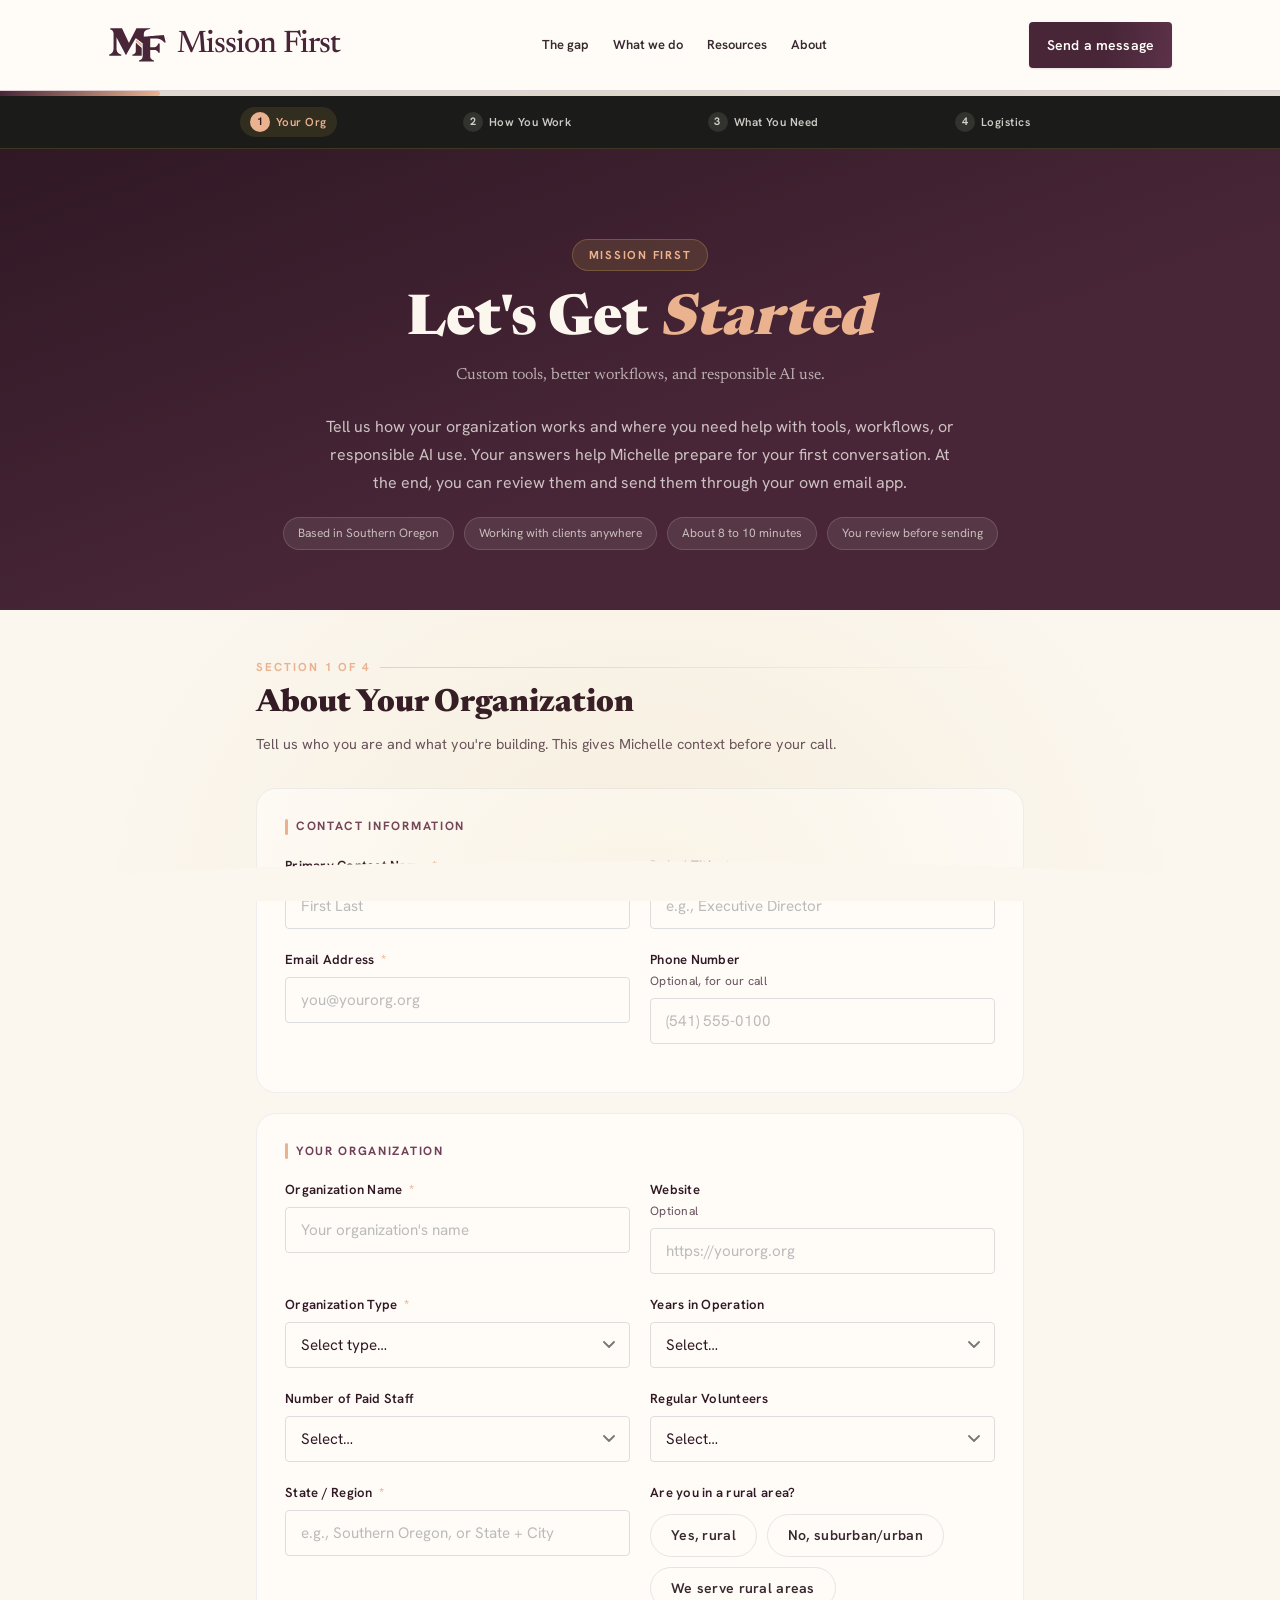
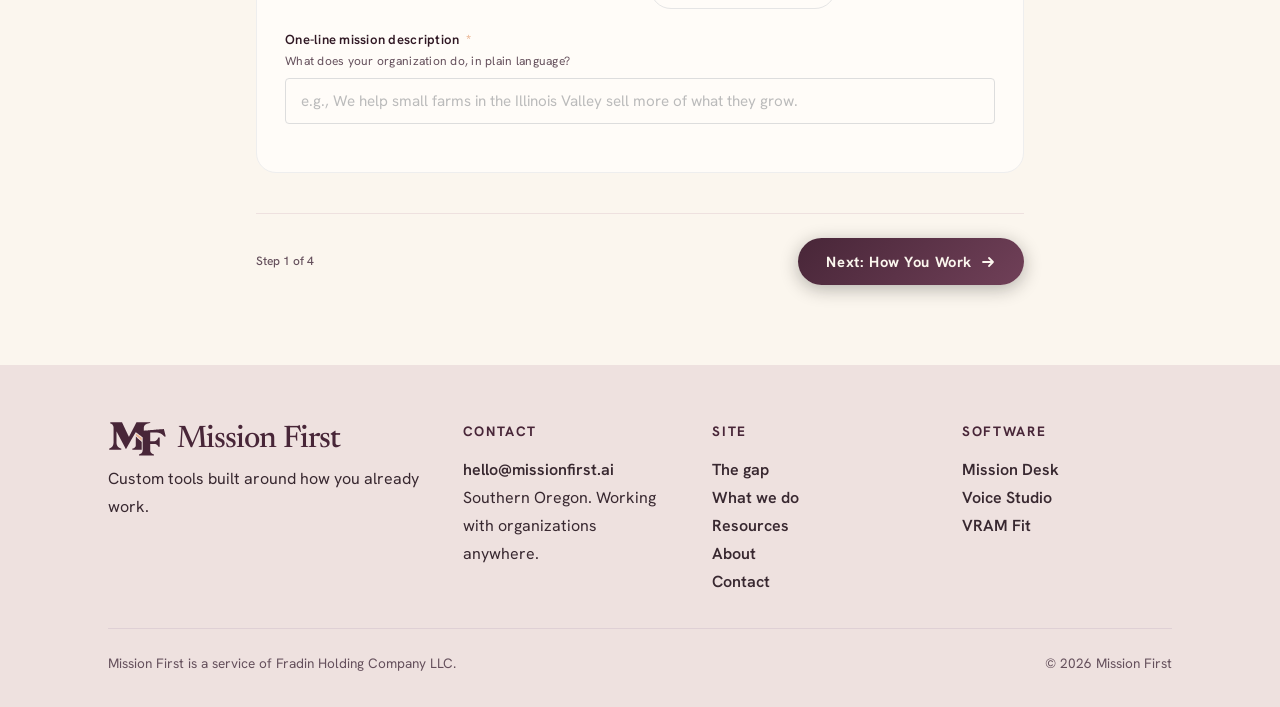
==== commit 6acd2d20: "Clearer source text for search and AI answers, plus a What does stuck look like section - About: far" ====
--- a/intake/index.html
+++ b/intake/index.html
@@ -4,9 +4,9 @@
 <meta charset="UTF-8">
 <meta name="robots" content="noindex">
 <meta name="viewport" content="width=device-width, initial-scale=1.0">
-<title>Let's Get Started · Mission First</title>
+<title>Let's Get Started. missionfirst.ai</title>
 <meta name="description" content="Tell Mission First about your tools, workflows, and AI governance needs.">
-<link rel="canonical" href="https://www.missionfirst.ai/intake/">
+<link rel="canonical" href="https://missionfirst.ai/intake/">
 <link rel="icon" type="image/svg+xml" href="data:image/svg+xml,<svg xmlns='http://www.w3.org/2000/svg' viewBox='0 0 100 100'><rect width='100' height='100' rx='18' fill='%231a1a18'/><text y='.9em' font-size='72' x='50%' text-anchor='middle' dominant-baseline='top' fill='%238a6f14'>M</text></svg>">
 
 <style>
@@ -871,7 +871,7 @@
         <div class="field-grid cols-2">
           <div class="field" id="f-org-name">
             <label for="input-org_name">Organization Name <span class="required">*</span></label>
-            <input type="text" name="org_name" placeholder="e.g., Cave Junction Food Bank" id="input-org_name">
+            <input type="text" name="org_name" placeholder="Your organization's name" id="input-org_name">
             <div class="error-msg">Please enter your organization name.</div>
           </div>
           <div class="field">
@@ -885,7 +885,6 @@
               <option>Solo professional</option>
               <option>Small business / professional practice</option>
               <option>Nonprofit (501c3 or similar)</option>
-              <option>Food Bank / Food Pantry</option>
               <option>Farm (small or family farm)</option>
               <option>Farmers Market</option>
               <option>Community Organization</option>
@@ -958,7 +957,7 @@
         <div class="field-grid" style="margin-top:4px;">
           <div class="field full" id="f-mission">
             <label for="input-org_mission">One-line mission description <span class="required">*</span><span class="hint">What does your organization do, in plain language?</span></label>
-            <input type="text" name="org_mission" placeholder="e.g., We provide free food to families in the Illinois Valley who need it." id="input-org_mission">
+            <input type="text" name="org_mission" placeholder="e.g., We help small farms in the Illinois Valley sell more of what they grow." id="input-org_mission">
             <div class="error-msg">Please describe your mission.</div>
           </div>
         </div>
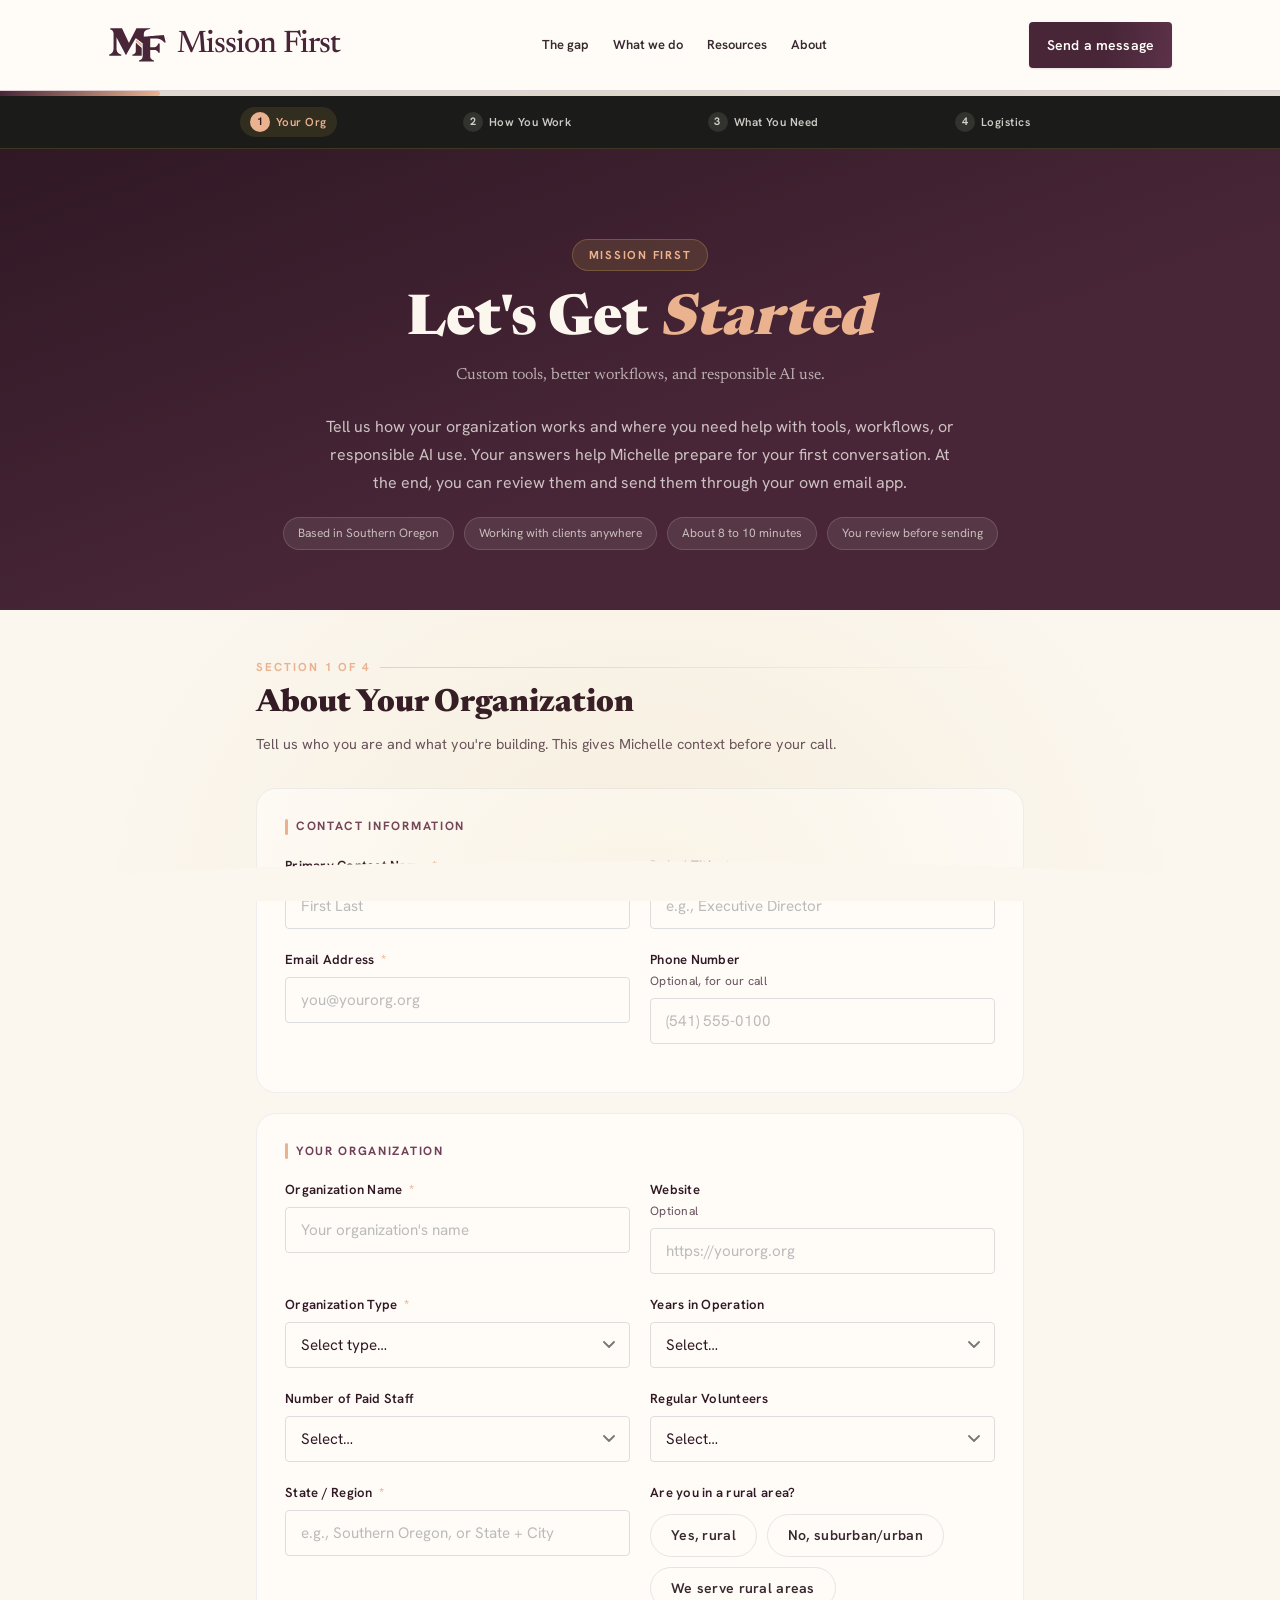
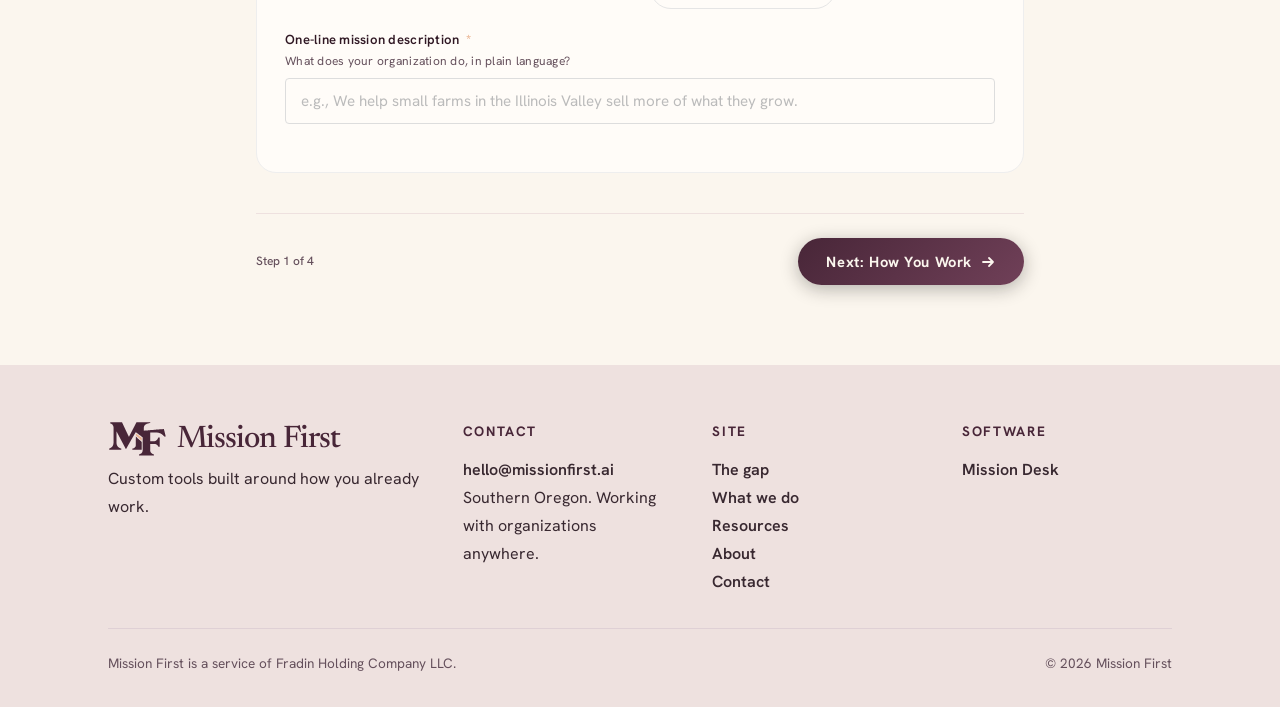
==== commit 5a7f0f3c: "Footer: list only Mission Desk under Software Voice Studio and VRAM Fit come out of the footer on th" ====
--- a/intake/index.html
+++ b/intake/index.html
@@ -7,7 +7,14 @@
 <title>Let's Get Started. missionfirst.ai</title>
 <meta name="description" content="Tell Mission First about your tools, workflows, and AI governance needs.">
 <link rel="canonical" href="https://missionfirst.ai/intake/">
-<link rel="icon" type="image/svg+xml" href="data:image/svg+xml,<svg xmlns='http://www.w3.org/2000/svg' viewBox='0 0 100 100'><rect width='100' height='100' rx='18' fill='%231a1a18'/><text y='.9em' font-size='72' x='50%' text-anchor='middle' dominant-baseline='top' fill='%238a6f14'>M</text></svg>">
+<meta property="og:image" content="https://missionfirst.ai/assets/og-image.jpg">
+<meta property="og:image:width" content="1200">
+<meta property="og:image:height" content="630">
+<meta property="og:image:alt" content="Mission First. Good technology starts with understanding the complexity of your work. Michelle Fradin testifying before the Oregon Legislature.">
+<meta name="twitter:card" content="summary_large_image">
+<link rel="icon" href="/favicon.svg" type="image/svg+xml">
+<link rel="icon" href="/favicon-32.png" type="image/png" sizes="32x32">
+<link rel="apple-touch-icon" href="/apple-touch-icon.png">
 
 <style>
 @font-face{font-family:'Newsreader';src:url('/fonts/Newsreader.woff2') format('woff2');font-weight:200 800;font-display:swap}@font-face{font-family:'Hanken Grotesk';src:url('/fonts/HankenGrotesk.woff2') format('woff2');font-weight:100 900;font-display:swap}
@@ -1293,8 +1300,6 @@
       <div>
         <h4>Software</h4>
         <p><a href="/mission-desk/">Mission Desk</a></p>
-        <p><a href="/voice-studio/">Voice Studio</a></p>
-        <p><a href="/vramcalculator/">VRAM Fit</a></p>
       </div>
     </div>
     <div class="footer-legal">
